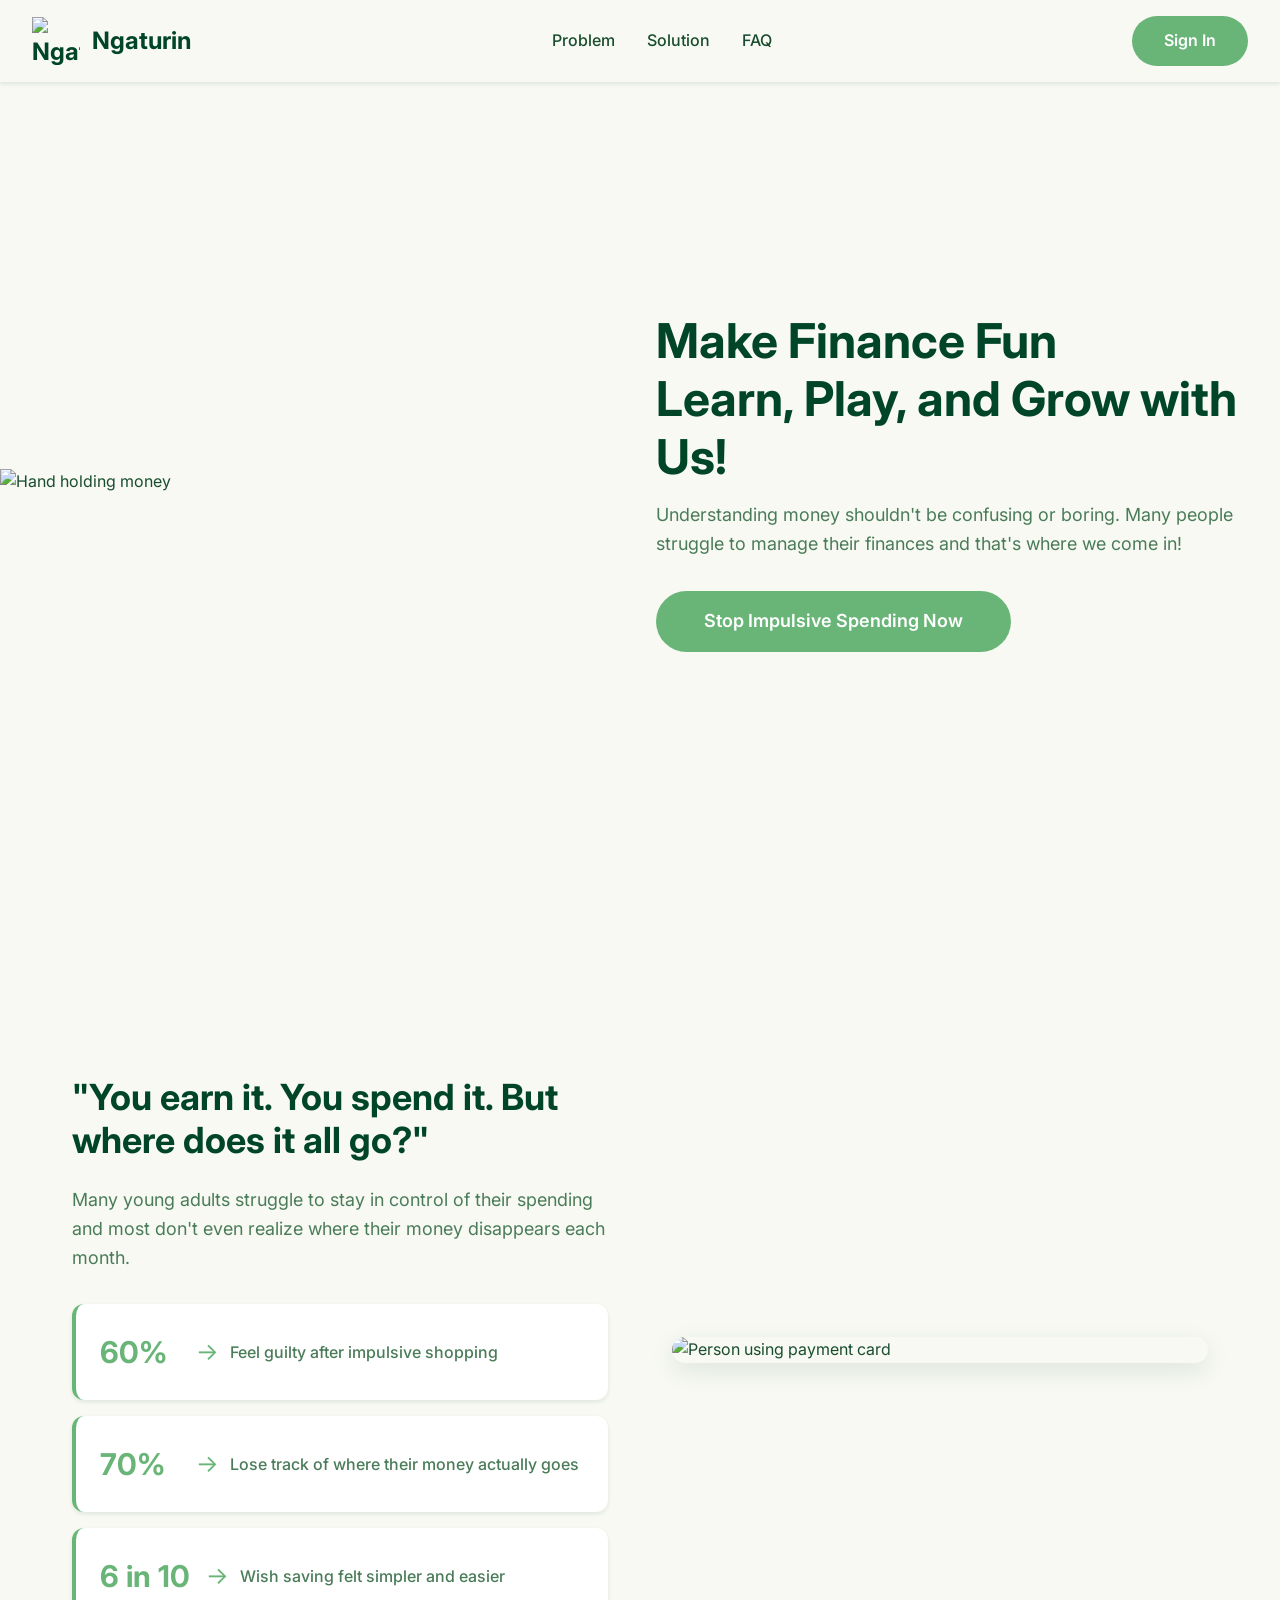
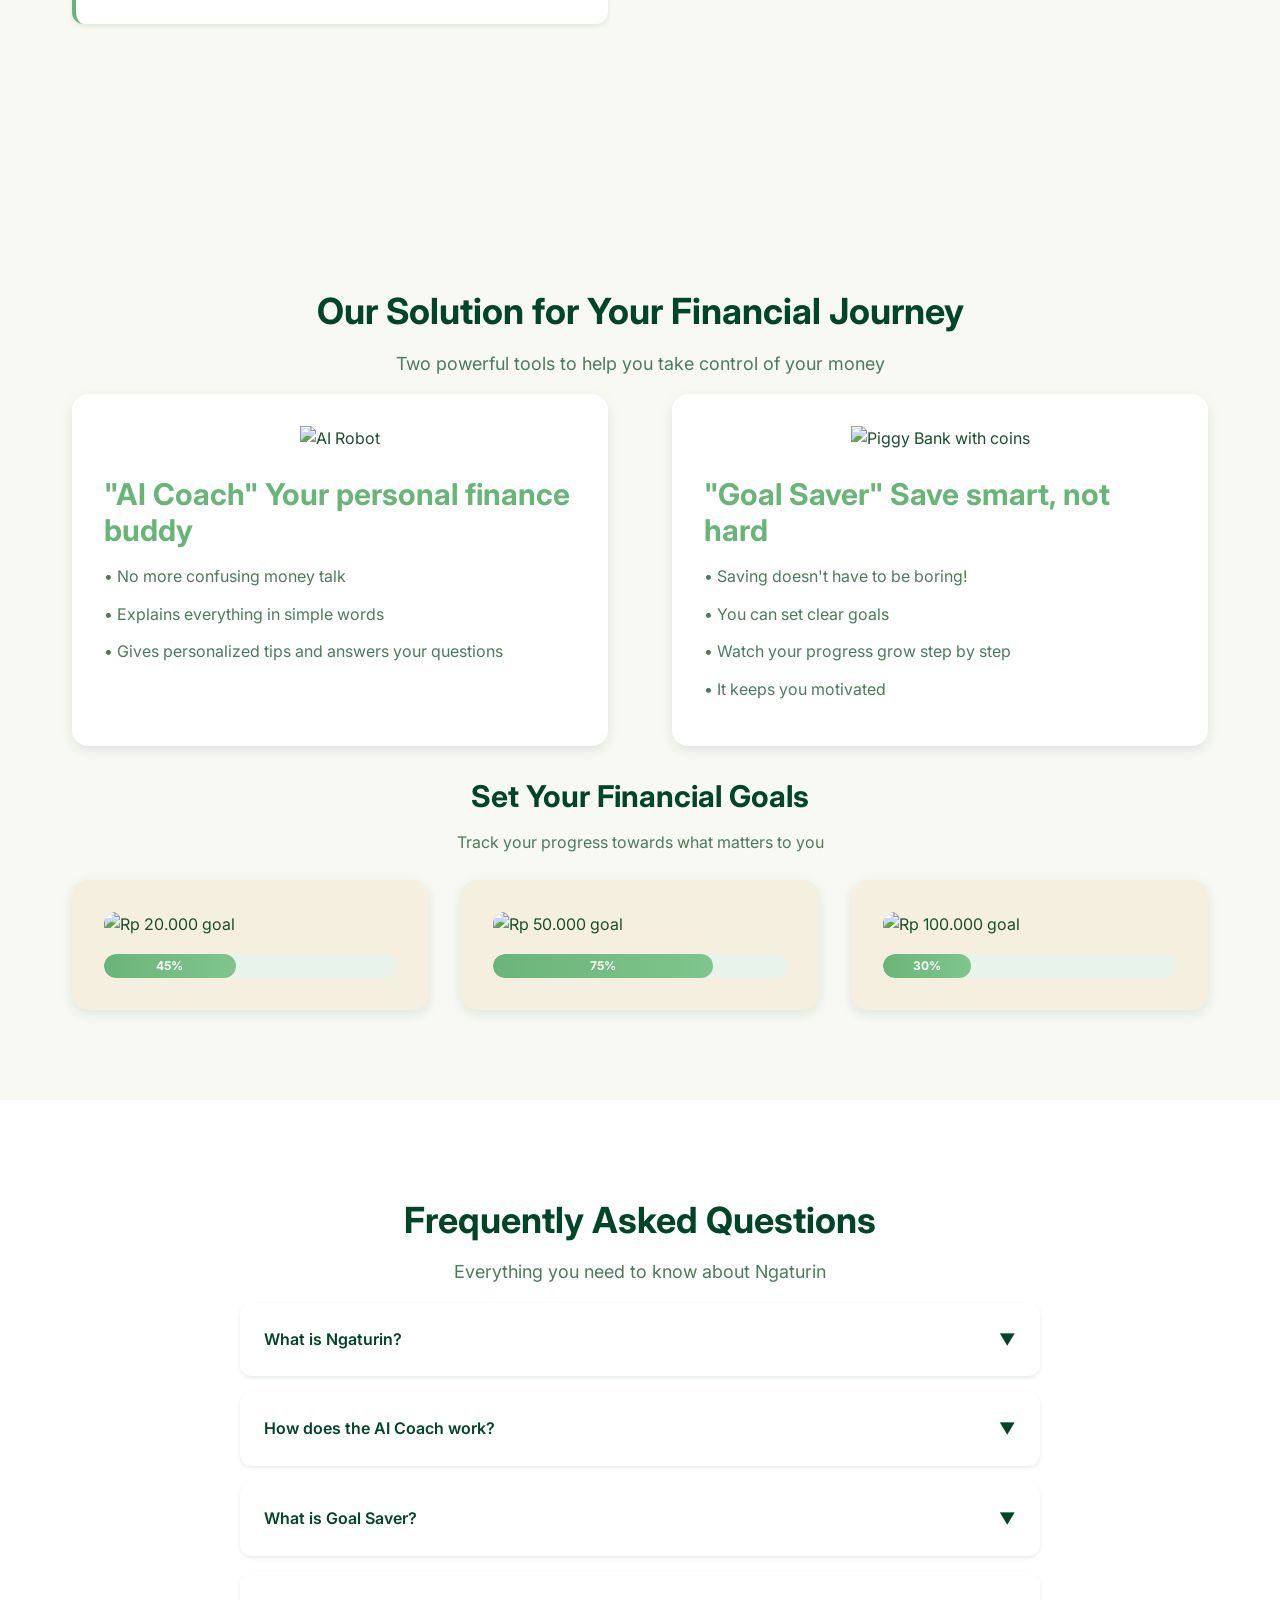
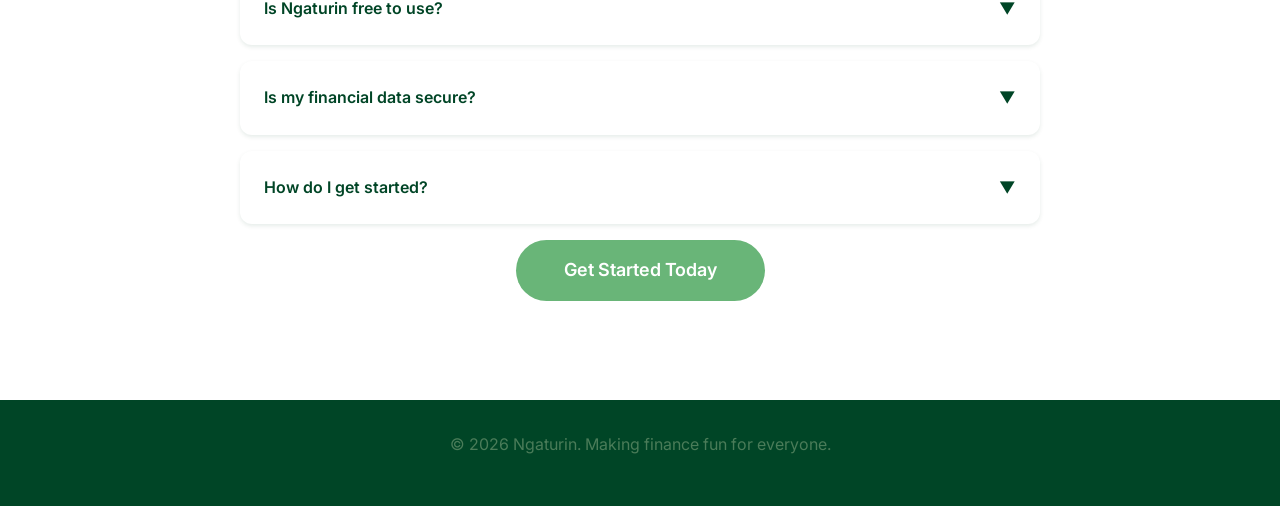
==== index.html @ 9087208a "Add files via upload" ====
<!DOCTYPE html>
<html lang="en">

<head>
    <meta charset="UTF-8">
    <meta name="viewport" content="width=device-width, initial-scale=1.0">
    <meta name="description"
        content="Ngaturin - Make finance fun! Learn, play, and grow with AI-powered financial coaching and smart goal saving.">
    <title>Ngaturin - Make Finance Fun</title>
    <link rel="stylesheet" href="style.css">
    <link rel="preconnect" href="https://fonts.googleapis.com">
    <link rel="preconnect" href="https://fonts.gstatic.com" crossorigin>
    <link
        href="https://fonts.googleapis.com/css2?family=Inter:wght@400;500;600;700&family=Poppins:wght@400;500;600;700&display=swap"
        rel="stylesheet">
</head>

<body>
    <!-- Navigation Bar -->
    <nav class="navbar">
        <div class="navbar__brand">
            <img src="assets/Logo Ngaturin.jpg" alt="Ngaturin Logo" class="navbar__logo">
            <span>Ngaturin</span>
        </div>
        <ul class="navbar__links">
            <li><a href="#problem" class="navbar__link">Problem</a></li>
            <li><a href="#solution" class="navbar__link">Solution</a></li>
            <li><a href="#faq" class="navbar__link">FAQ</a></li>
        </ul>
        <a href="login.html" class="btn btn-primary">Sign In</a>
    </nav>

    <!-- Hero Section -->
    <section id="hero" class="section section-hero" style="padding-left: 0; align-items: stretch;">
        <div class="grid grid-2" style="width: 100%; align-items: center; gap: var(--spacing-xl);">
            <div class="slide-in" style="justify-self: start; display: flex;">
                <img src="assets/Money in Hand (Home) Page.png" alt="Hand holding money"
                    style="max-width: 100%; height: auto; object-fit: cover;">
            </div>
            <div class="fade-in" style="padding-right: var(--spacing-xl); max-width: 650px;">
                <h1 class="mb-md" style="color: var(--color-dark);">Make Finance Fun<br>Learn, Play, and Grow with Us!
                </h1>
                <p class="mb-xl" style="font-size: var(--font-size-lg);">
                    Understanding money shouldn't be confusing or boring. Many people struggle to manage their finances
                    and that's where we come in!
                </p>
                <a href="register.html" class="btn btn-primary btn-large">Stop Impulsive Spending Now</a>
            </div>
        </div>
    </section>

    <!-- Problem Section -->
    <!-- Problem Section -->
    <!-- Problem Section -->
    <!-- Problem Section -->
    <!-- Problem Section -->
    <!-- Problem Section -->
    <section id="problem" class="section">
        <div class="container">
            <div class="grid grid-2" style="align-items: center; gap: var(--spacing-3xl);">
                <div class="slide-up">
                    <h2 class="mb-lg" style="color: var(--color-dark);">"You earn it. You spend it. But where does it
                        all go?"</h2>
                    <p class="mb-xl" style="font-size: var(--font-size-lg);">
                        Many young adults struggle to stay in control of their spending and most don't even realize
                        where their money disappears each month.
                    </p>

                    <div style="display: flex; flex-direction: column; gap: var(--spacing-md);">
                        <div class="stat-item"
                            style="background: white; border-left: 4px solid var(--color-primary); transition: transform 0.3s ease; padding: var(--spacing-lg); border-radius: var(--radius-md); box-shadow: var(--shadow-sm);">
                            <div class="stat-number" style="min-width: 80px;">60%</div>
                            <div style="display: flex; align-items: center; gap: var(--spacing-sm);">
                                <div style="color: var(--color-primary); font-size: 1.5rem; line-height: 1;">&rarr;
                                </div>
                                <div class="stat-text" style="font-weight: 500;">Feel guilty after impulsive shopping
                                </div>
                            </div>
                        </div>

                        <div class="stat-item"
                            style="background: white; border-left: 4px solid var(--color-primary); transition: transform 0.3s ease; padding: var(--spacing-lg); border-radius: var(--radius-md); box-shadow: var(--shadow-sm);">
                            <div class="stat-number" style="min-width: 80px;">70%</div>
                            <div style="display: flex; align-items: center; gap: var(--spacing-sm);">
                                <div style="color: var(--color-primary); font-size: 1.5rem; line-height: 1;">&rarr;
                                </div>
                                <div class="stat-text" style="font-weight: 500;">Lose track of where their money
                                    actually goes</div>
                            </div>
                        </div>

                        <div class="stat-item"
                            style="background: white; border-left: 4px solid var(--color-primary); transition: transform 0.3s ease; padding: var(--spacing-lg); border-radius: var(--radius-md); box-shadow: var(--shadow-sm);">
                            <div class="stat-number" style="min-width: 80px;">6 in 10</div>
                            <div style="display: flex; align-items: center; gap: var(--spacing-sm);">
                                <div style="color: var(--color-primary); font-size: 1.5rem; line-height: 1;">&rarr;
                                </div>
                                <div class="stat-text" style="font-weight: 500;">Wish saving felt simpler and easier
                                </div>
                            </div>
                        </div>
                    </div>
                </div>

                <div class="slide-up">
                    <img src="assets/BCA Card Pay (Problem) Page.png" alt="Person using payment card"
                        style="border-radius: var(--radius-lg); box-shadow: var(--shadow-lg);">
                </div>
            </div>
        </div>
    </section>

    <!-- Solution Section -->
    <section id="solution" class="section">
        <div class="container">
            <div class="text-center mb-2xl">
                <h2 style="color: var(--color-dark);">Our Solution for Your Financial Journey</h2>
                <p style="font-size: var(--font-size-lg); color: var(--color-text-light);">
                    Two powerful tools to help you take control of your money
                </p>
            </div>

            <div class="grid grid-2" style="gap: var(--spacing-3xl);">
                <!-- AI Coach Card -->
                <div class="card card-white slide-up">
                    <div class="flex-center mb-lg">
                        <img src="assets/AI Robot (Solution) Page.png" alt="AI Robot" style="max-width: 300px;">
                    </div>
                    <h3 style="color: var(--color-primary); margin-bottom: var(--spacing-md);">
                        "AI Coach" Your personal finance buddy
                    </h3>
                    <ul style="list-style: none; padding: 0;">
                        <li style="margin-bottom: var(--spacing-sm); color: var(--color-text-light);">
                            • No more confusing money talk
                        </li>
                        <li style="margin-bottom: var(--spacing-sm); color: var(--color-text-light);">
                            • Explains everything in simple words
                        </li>
                        <li style="margin-bottom: var(--spacing-sm); color: var(--color-text-light);">
                            • Gives personalized tips and answers your questions
                        </li>
                    </ul>
                </div>

                <!-- Goal Saver Card -->
                <div class="card card-white slide-up" style="animation-delay: 0.2s;">
                    <div class="flex-center mb-lg">
                        <img src="assets/Piggy Bank (Create Account and Goal Saver) Page.png"
                            alt="Piggy Bank with coins" style="max-width: 300px;">
                    </div>
                    <h3 style="color: var(--color-primary); margin-bottom: var(--spacing-md);">
                        "Goal Saver" Save smart, not hard
                    </h3>
                    <ul style="list-style: none; padding: 0;">
                        <li style="margin-bottom: var(--spacing-sm); color: var(--color-text-light);">
                            • Saving doesn't have to be boring!
                        </li>
                        <li style="margin-bottom: var(--spacing-sm); color: var(--color-text-light);">
                            • You can set clear goals
                        </li>
                        <li style="margin-bottom: var(--spacing-sm); color: var(--color-text-light);">
                            • Watch your progress grow step by step
                        </li>
                        <li style="margin-bottom: var(--spacing-sm); color: var(--color-text-light);">
                            • It keeps you motivated
                        </li>
                    </ul>
                </div>
            </div>

            <!-- Example Goal Cards -->
            <div class="text-center mt-xl mb-lg">
                <h3 style="color: var(--color-dark);">Set Your Financial Goals</h3>
                <p style="color: var(--color-text-light);">Track your progress towards what matters to you</p>
            </div>

            <div class="grid grid-3">
                <div class="card slide-up">
                    <img src="assets/20.000 (Solution) Page.jpg" alt="Rp 20.000 goal"
                        style="border-radius: var(--radius-md); margin-bottom: var(--spacing-md);">
                    <div class="progress-bar">
                        <div class="progress-fill" style="width: 45%;">45%</div>
                    </div>
                </div>

                <div class="card slide-up" style="animation-delay: 0.15s;">
                    <img src="assets/50.000 (Solution) Page.jpg" alt="Rp 50.000 goal"
                        style="border-radius: var(--radius-md); margin-bottom: var(--spacing-md);">
                    <div class="progress-bar">
                        <div class="progress-fill" style="width: 75%;">75%</div>
                    </div>
                </div>

                <div class="card slide-up" style="animation-delay: 0.3s;">
                    <img src="assets/100.000 (Solution) Page .jpg" alt="Rp 100.000 goal"
                        style="border-radius: var(--radius-md); margin-bottom: var(--spacing-md);">
                    <div class="progress-bar">
                        <div class="progress-fill" style="width: 30%;">30%</div>
                    </div>
                </div>
            </div>
        </div>
    </section>

    <!-- FAQ Section -->
    <section id="faq" class="section" style="background-color: var(--color-bg-alt);">
        <div class="container">
            <div class="text-center mb-2xl">
                <h2 style="color: var(--color-dark);">Frequently Asked Questions</h2>
                <p style="font-size: var(--font-size-lg); color: var(--color-text-light);">
                    Everything you need to know about Ngaturin
                </p>
            </div>

            <div style="max-width: 800px; margin: 0 auto;">
                <div class="faq-item">
                    <div class="faq-question">
                        <span>What is Ngaturin?</span>
                        <span class="faq-icon">▼</span>
                    </div>
                    <div class="faq-answer">
                        Ngaturin is a financial management platform designed to make personal finance fun and accessible
                        for young adults. We combine AI-powered coaching with goal-oriented savings tracking to help you
                        take control of your money.
                    </div>
                </div>

                <div class="faq-item">
                    <div class="faq-question">
                        <span>How does the AI Coach work?</span>
                        <span class="faq-icon">▼</span>
                    </div>
                    <div class="faq-answer">
                        Our AI Coach is your personal finance buddy! Ask questions about budgeting, saving, or managing
                        money, and get instant, easy-to-understand answers. It's like having a financial advisor
                        available 24/7.
                    </div>
                </div>

                <div class="faq-item">
                    <div class="faq-question">
                        <span>What is Goal Saver?</span>
                        <span class="faq-icon">▼</span>
                    </div>
                    <div class="faq-answer">
                        Goal Saver helps you set specific financial goals (like buying a new phone or saving for a trip)
                        and shows you exactly how much you need to save daily or monthly. You can track your progress
                        and stay motivated as you watch your savings grow!
                    </div>
                </div>

                <div class="faq-item">
                    <div class="faq-question">
                        <span>Is Ngaturin free to use?</span>
                        <span class="faq-icon">▼</span>
                    </div>
                    <div class="faq-answer">
                        Yes! Ngaturin offers a free tier with access to core features including the AI Coach and Goal
                        Saver. Premium features may be added in the future.
                    </div>
                </div>

                <div class="faq-item">
                    <div class="faq-question">
                        <span>Is my financial data secure?</span>
                        <span class="faq-icon">▼</span>
                    </div>
                    <div class="faq-answer">
                        Absolutely! We take security seriously. All your data is encrypted and stored securely. We never
                        share your personal information with third parties without your consent.
                    </div>
                </div>

                <div class="faq-item">
                    <div class="faq-question">
                        <span>How do I get started?</span>
                        <span class="faq-icon">▼</span>
                    </div>
                    <div class="faq-answer">
                        Simply click the "Sign In" button to create your free account. Once registered, you'll be able
                        to access both the AI Coach and Goal Saver features immediately!
                    </div>
                </div>
            </div>

            <div class="text-center mt-2xl">
                <a href="register.html" class="btn btn-primary btn-large">Get Started Today</a>
            </div>
        </div>
    </section>

    <!-- Footer -->
    <footer style="background-color: var(--color-dark); color: white; padding: var(--spacing-xl); text-align: center;">
        <p>&copy; 2026 Ngaturin. Making finance fun for everyone.</p>
    </footer>

    <script src="script.js"></script>
</body>

</html>
---- style.css ----
/* ========================================
   Ngaturin - Global Stylesheet
   Clean, modern financial management UI
   ======================================== */

/* ========== CSS Variables (Design Tokens) ========== */
:root {
  /* Colors */
  --color-primary: #69B578;
  --color-primary-dark: #5A9D66;
  --color-primary-light: #7FC58D;
  --color-dark: #004526;
  --color-text: #1A4D2E;
  --color-text-light: #4A7C59;
  --color-bg: #F7F9F2;
  --color-bg-alt: #FFFFFF;
  --color-card: #F5EFE0;
  --color-input-bg: #FDFCF8;
  --color-border: #D4E8D4;
  --color-shadow: rgba(0, 69, 38, 0.1);
  --color-overlay: rgba(0, 0, 0, 0.4);
  
  /* Typography */
  --font-primary: 'Inter', 'Poppins', -apple-system, BlinkMacSystemFont, 'Segoe UI', sans-serif;
  --font-size-xs: 0.75rem;    /* 12px */
  --font-size-sm: 0.875rem;   /* 14px */
  --font-size-base: 1rem;     /* 16px */
  --font-size-lg: 1.125rem;   /* 18px */
  --font-size-xl: 1.25rem;    /* 20px */
  --font-size-2xl: 1.5rem;    /* 24px */
  --font-size-3xl: 1.875rem;  /* 30px */
  --font-size-4xl: 2.25rem;   /* 36px */
  --font-size-5xl: 3rem;      /* 48px */
  
  /* Spacing */
  --spacing-xs: 0.5rem;    /* 8px */
  --spacing-sm: 0.75rem;   /* 12px */
  --spacing-md: 1rem;      /* 16px */
  --spacing-lg: 1.5rem;    /* 24px */
  --spacing-xl: 2rem;      /* 32px */
  --spacing-2xl: 3rem;     /* 48px */
  --spacing-3xl: 4rem;     /* 64px */
  
  /* Border Radius */
  --radius-sm: 8px;
  --radius-md: 12px;
  --radius-lg: 16px;
  --radius-xl: 24px;
  --radius-full: 9999px;
  
  /* Shadows */
  --shadow-sm: 0 2px 4px var(--color-shadow);
  --shadow-md: 0 4px 12px var(--color-shadow);
  --shadow-lg: 0 8px 24px var(--color-shadow);
  --shadow-xl: 0 12px 32px var(--color-shadow);
  
  /* Transitions */
  --transition-fast: 150ms ease;
  --transition-base: 250ms ease;
  --transition-slow: 400ms ease;
}

/* ========== Reset & Base Styles ========== */
* {
  margin: 0;
  padding: 0;
  box-sizing: border-box;
}

html {
  scroll-behavior: smooth;
  font-size: 16px;
}

body {
  font-family: var(--font-primary);
  background-color: var(--color-bg);
  color: var(--color-text);
  line-height: 1.6;
  overflow-x: hidden;
}

img {
  max-width: 100%;
  height: auto;
  display: block;
}

a {
  text-decoration: none;
  color: inherit;
  transition: color var(--transition-base);
}

a:hover {
  color: var(--color-primary);
}

/* ========== Typography ========== */
h1, h2, h3, h4, h5, h6 {
  color: var(--color-dark);
  font-weight: 700;
  line-height: 1.2;
  margin-bottom: var(--spacing-md);
}

h1 { font-size: var(--font-size-5xl); }
h2 { font-size: var(--font-size-4xl); }
h3 { font-size: var(--font-size-3xl); }
h4 { font-size: var(--font-size-2xl); }
h5 { font-size: var(--font-size-xl); }
h6 { font-size: var(--font-size-lg); }

p {
  margin-bottom: var(--spacing-md);
  color: var(--color-text-light);
}

/* ========== Navigation Bar ========== */
.navbar {
  position: fixed;
  top: 0;
  left: 0;
  right: 0;
  background: rgba(247, 249, 242, 0.95);
  backdrop-filter: blur(10px);
  padding: var(--spacing-md) var(--spacing-xl);
  display: flex;
  align-items: center;
  justify-content: space-between;
  box-shadow: var(--shadow-sm);
  z-index: 1000;
}

.navbar__brand {
  display: flex;
  align-items: center;
  gap: var(--spacing-sm);
  font-size: var(--font-size-2xl);
  font-weight: 700;
  color: var(--color-dark);
}

.navbar__logo {
  width: 48px;
  height: 48px;
  object-fit: contain;
}

.navbar__links {
  display: flex;
  gap: var(--spacing-xl);
  list-style: none;
}

.navbar__link {
  font-weight: 500;
  color: var(--color-text);
  transition: color var(--transition-base);
  cursor: pointer;
}

.navbar__link:hover,
.navbar__link.active {
  color: var(--color-primary);
}

/* ========== Buttons ========== */
.btn {
  display: inline-block;
  padding: var(--spacing-sm) var(--spacing-xl);
  font-size: var(--font-size-base);
  font-weight: 600;
  text-align: center;
  border: none;
  border-radius: var(--radius-full);
  cursor: pointer;
  transition: all var(--transition-base);
  text-decoration: none;
}

.btn-primary {
  background-color: var(--color-primary);
  color: white;
}

.btn-primary:hover {
  background-color: var(--color-primary-dark);
  color: white;
  transform: translateY(-2px);
  box-shadow: var(--shadow-md);
}

.btn-secondary {
  background-color: transparent;
  color: var(--color-primary);
  border: 2px solid var(--color-primary);
}

.btn-secondary:hover {
  background-color: var(--color-primary);
  color: white;
}

.btn-large {
  padding: var(--spacing-md) var(--spacing-2xl);
  font-size: var(--font-size-lg);
}

/* ========== Cards ========== */
.card {
  background: var(--color-card);
  border-radius: var(--radius-lg);
  padding: var(--spacing-xl);
  box-shadow: var(--shadow-md);
  transition: transform var(--transition-base), box-shadow var(--transition-base);
}

.card:hover {
  transform: translateY(-4px);
  box-shadow: var(--shadow-lg);
}

.card-white {
  background: var(--color-bg-alt);
}

/* ========== Form Elements ========== */
.form-group {
  margin-bottom: var(--spacing-lg);
}

.form-label {
  display: block;
  margin-bottom: var(--spacing-xs);
  font-weight: 600;
  color: var(--color-dark);
  font-size: var(--font-size-sm);
}

.form-input {
  width: 100%;
  padding: var(--spacing-sm) var(--spacing-md);
  font-size: var(--font-size-base);
  font-family: var(--font-primary);
  background-color: var(--color-input-bg);
  border: 2px solid var(--color-border);
  border-radius: var(--radius-md);
  transition: all var(--transition-base);
}

.form-input:focus {
  outline: none;
  border-color: var(--color-primary);
  box-shadow: 0 0 0 3px rgba(105, 181, 120, 0.1);
}

.form-input::placeholder {
  color: #A0B8A0;
}

.form-checkbox {
  display: flex;
  align-items: center;
  gap: var(--spacing-xs);
  font-size: var(--font-size-sm);
}

/* ========== Container & Layout ========== */
.container {
  max-width: 1200px;
  margin: 0 auto;
  padding: 0 var(--spacing-xl);
}

.section {
  padding: var(--spacing-3xl) 0;
  min-height: 100vh;
  display: flex;
  align-items: center;
  justify-content: center;
}

.section-hero {
  padding-top: calc(80px + var(--spacing-2xl));
}

.grid {
  display: grid;
  gap: var(--spacing-xl);
}

.grid-2 {
  grid-template-columns: repeat(2, 1fr);
}

.grid-3 {
  grid-template-columns: repeat(3, 1fr);
}

.flex {
  display: flex;
  gap: var(--spacing-md);
}

.flex-center {
  display: flex;
  align-items: center;
  justify-content: center;
}

.flex-between {
  display: flex;
  align-items: center;
  justify-content: space-between;
}

/* ========== Chat Interface ========== */
.chat-container {
  display: flex;
  flex-direction: column;
  height: 600px;
  background: var(--color-bg-alt);
  border-radius: var(--radius-lg);
  overflow: hidden;
  box-shadow: var(--shadow-md);
}

.chat-messages {
  flex: 1;
  padding: var(--spacing-lg);
  overflow-y: auto;
  display: flex;
  flex-direction: column;
  gap: var(--spacing-md);
}

.chat-message {
  display: flex;
  gap: var(--spacing-sm);
  animation: slideIn 0.3s ease;
}

.chat-message.user {
  flex-direction: row-reverse;
}

.chat-bubble {
  max-width: 70%;
  padding: var(--spacing-md);
  border-radius: var(--radius-md);
  word-wrap: break-word;
}

.chat-bubble.bot {
  background-color: #E8F4EA;
  color: var(--color-text);
}

.chat-bubble.user {
  background-color: var(--color-primary);
  color: white;
}

.chat-input-container {
  padding: var(--spacing-md);
  border-top: 2px solid var(--color-border);
  display: flex;
  gap: var(--spacing-sm);
}

.chat-input {
  flex: 1;
}

/* ========== Progress Bar ========== */
.progress-bar {
  width: 100%;
  height: 24px;
  background-color: #E8F4EA;
  border-radius: var(--radius-full);
  overflow: hidden;
  position: relative;
}

.progress-fill {
  height: 100%;
  background: linear-gradient(90deg, var(--color-primary) 0%, var(--color-primary-light) 100%);
  border-radius: var(--radius-full);
  transition: width var(--transition-slow);
  display: flex;
  align-items: center;
  justify-content: center;
  color: white;
  font-size: var(--font-size-xs);
  font-weight: 700;
}

/* ========== FAQ Accordion ========== */
.faq-item {
  background: var(--color-bg-alt);
  border-radius: var(--radius-md);
  margin-bottom: var(--spacing-md);
  overflow: hidden;
  box-shadow: var(--shadow-sm);
}

.faq-question {
  padding: var(--spacing-lg);
  cursor: pointer;
  display: flex;
  justify-content: space-between;
  align-items: center;
  font-weight: 600;
  color: var(--color-dark);
  transition: background-color var(--transition-base);
}

.faq-question:hover {
  background-color: #F0F7F1;
}

.faq-answer {
  max-height: 0;
  padding: 0 var(--spacing-lg);
  overflow: hidden;
  transition: max-height var(--transition-slow), padding var(--transition-slow);
  color: var(--color-text-light);
}

.faq-item.active .faq-answer {
  max-height: 500px;
  padding: 0 var(--spacing-lg) var(--spacing-lg);
}

.faq-icon {
  transition: transform var(--transition-base);
}

.faq-item.active .faq-icon {
  transform: rotate(180deg);
}

/* ========== Back Button ========== */
.back-btn {
  position: fixed;
  top: 100px;
  left: var(--spacing-xl);
  width: 48px;
  height: 48px;
  background-color: var(--color-primary);
  border-radius: 50%;
  display: flex;
  align-items: center;
  justify-content: center;
  cursor: pointer;
  box-shadow: var(--shadow-md);
  transition: all var(--transition-base);
  z-index: 999;
}

.back-btn:hover {
  background-color: var(--color-primary-dark);
  transform: translateX(-4px);
}

.back-btn svg {
  fill: white;
  width: 24px;
  height: 24px;
}

/* ========== Statistics Display ========== */
.stat-item {
  display: flex;
  align-items: center;
  gap: var(--spacing-md);
  padding: var(--spacing-lg);
  background: var(--color-bg-alt);
  border-radius: var(--radius-md);
  box-shadow: var(--shadow-sm);
}

.stat-number {
  font-size: var(--font-size-3xl);
  font-weight: 700;
  color: var(--color-primary);
}

.stat-text {
  color: var(--color-text-light);
  font-size: var(--font-size-base);
}

/* ========== Animations ========== */
@keyframes fadeIn {
  from {
    opacity: 0;
  }
  to {
    opacity: 1;
  }
}

@keyframes slideIn {
  from {
    opacity: 0;
    transform: translateY(20px);
  }
  to {
    opacity: 1;
    transform: translateY(0);
  }
}

@keyframes slideUp {
  from {
    opacity: 0;
    transform: translateY(40px);
  }
  to {
    opacity: 1;
    transform: translateY(0);
  }
}

@keyframes bounce {
  0%, 100% {
    transform: translateY(0);
  }
  50% {
    transform: translateY(-10px);
  }
}

.fade-in {
  animation: fadeIn var(--transition-slow);
}

.slide-in {
  animation: slideIn var(--transition-slow);
}

.slide-up {
  animation: slideUp 0.6s ease;
}

/* ========== Responsive Design ========== */
@media (max-width: 768px) {
  :root {
    --font-size-5xl: 2rem;
    --font-size-4xl: 1.75rem;
    --font-size-3xl: 1.5rem;
  }
  
  .navbar {
    padding: var(--spacing-sm) var(--spacing-md);
  }
  
  .navbar__links {
    display: none; /* Mobile menu would need JS implementation */
  }
  
  .grid-2,
  .grid-3 {
    grid-template-columns: 1fr;
  }
  
  .section {
    min-height: auto;
    padding: var(--spacing-2xl) 0;
  }
  
  .chat-bubble {
    max-width: 85%;
  }
  
  .back-btn {
    left: var(--spacing-md);
  }
}

@media (max-width: 480px) {
  .container {
    padding: 0 var(--spacing-md);
  }
  
  .btn-large {
    padding: var(--spacing-sm) var(--spacing-lg);
    font-size: var(--font-size-base);
  }
}

/* ========== Utility Classes ========== */
.text-center { text-align: center; }
.text-right { text-align: right; }
.text-left { text-align: left; }

.mb-sm { margin-bottom: var(--spacing-sm); }
.mb-md { margin-bottom: var(--spacing-md); }
.mb-lg { margin-bottom: var(--spacing-lg); }
.mb-xl { margin-bottom: var(--spacing-xl); }

.mt-sm { margin-top: var(--spacing-sm); }
.mt-md { margin-top: var(--spacing-md); }
.mt-lg { margin-top: var(--spacing-lg); }
.mt-xl { margin-top: var(--spacing-xl); }

.w-full { width: 100%; }
.h-full { height: 100%; }

.hidden { display: none; }
.visible { display: block; }
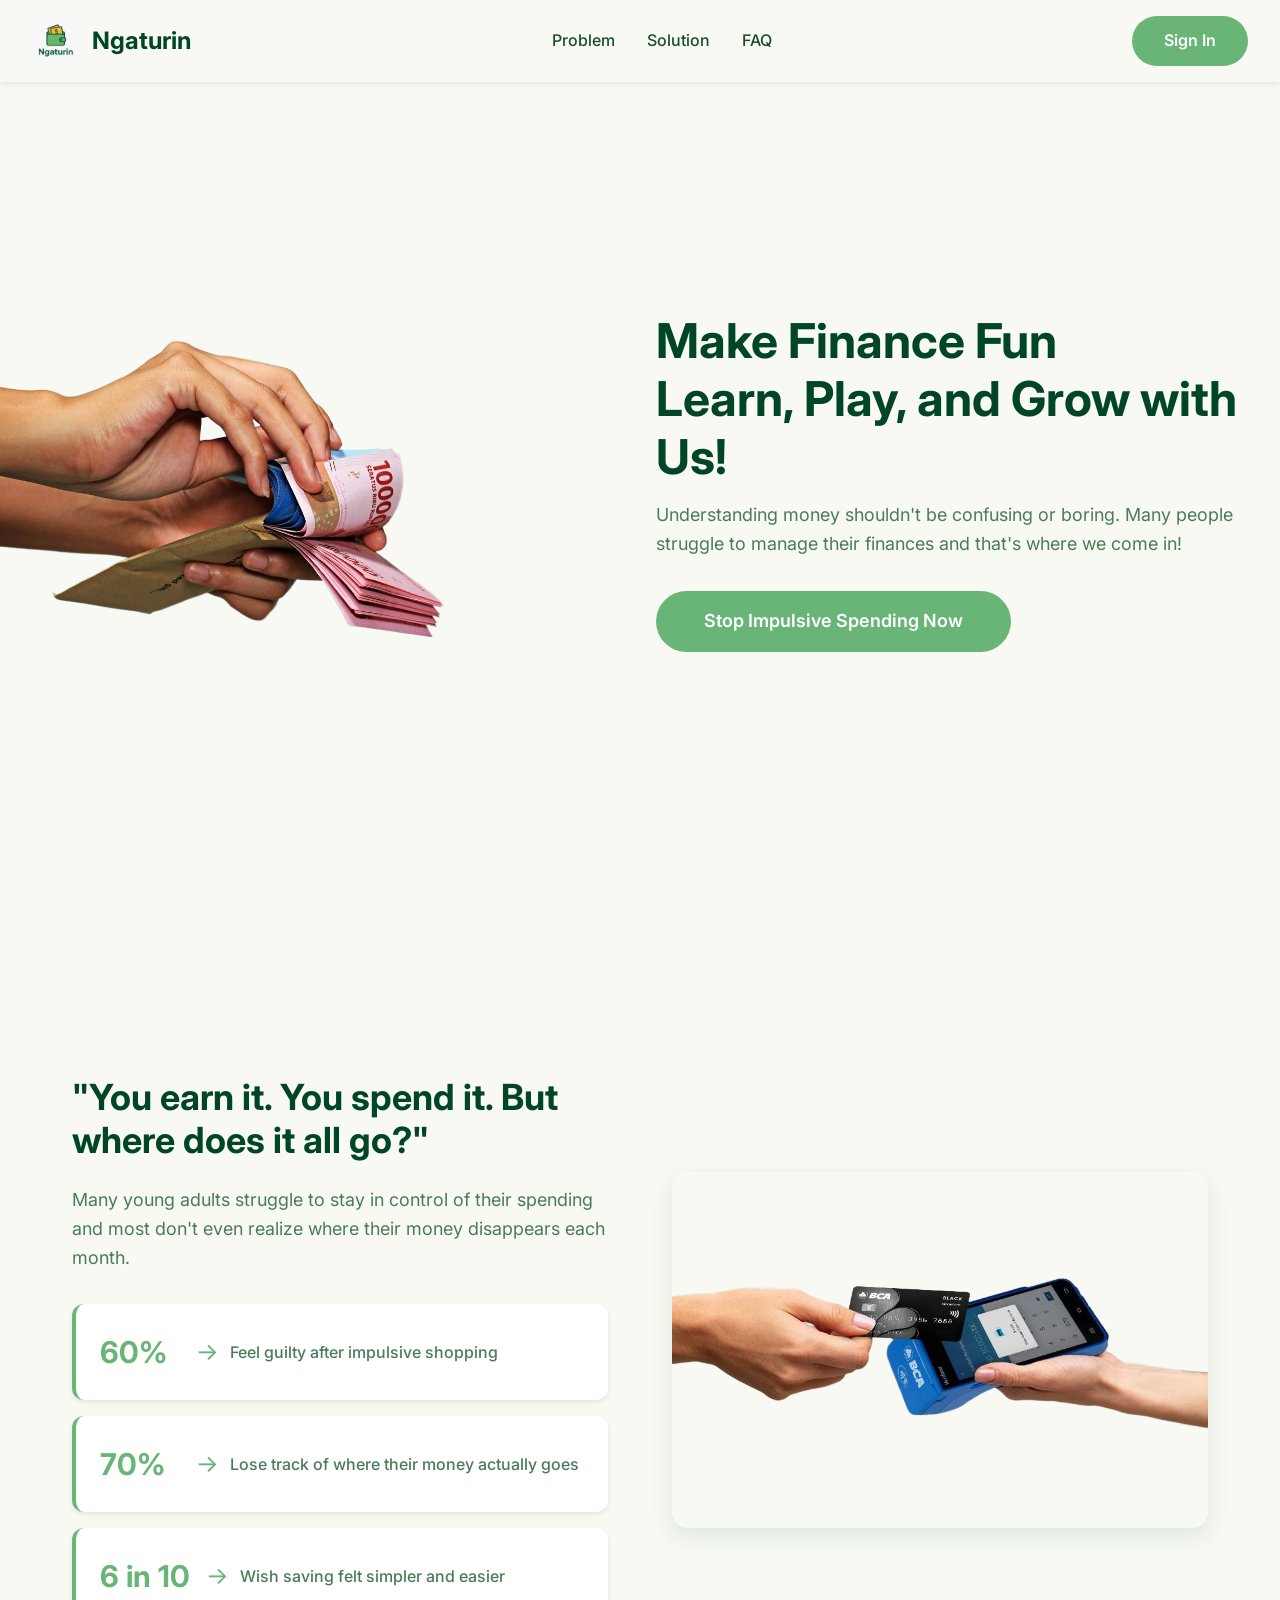
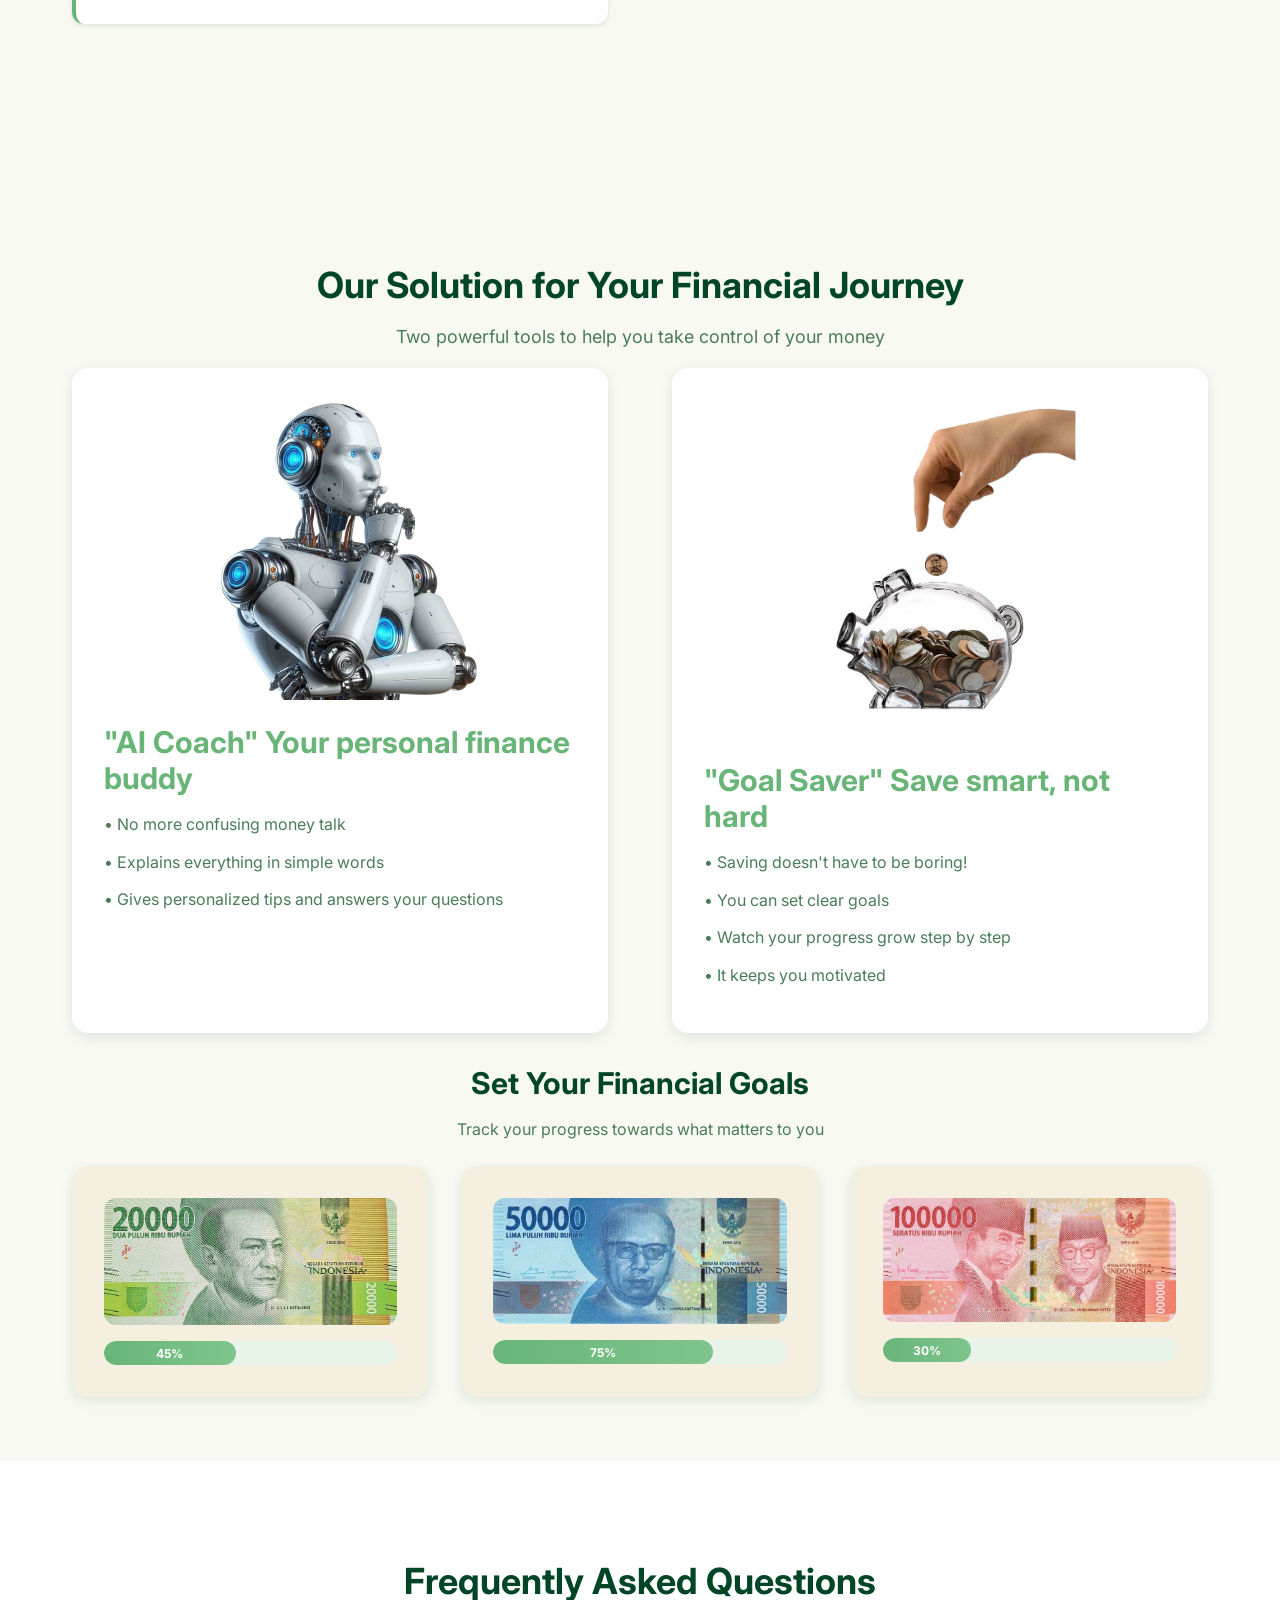
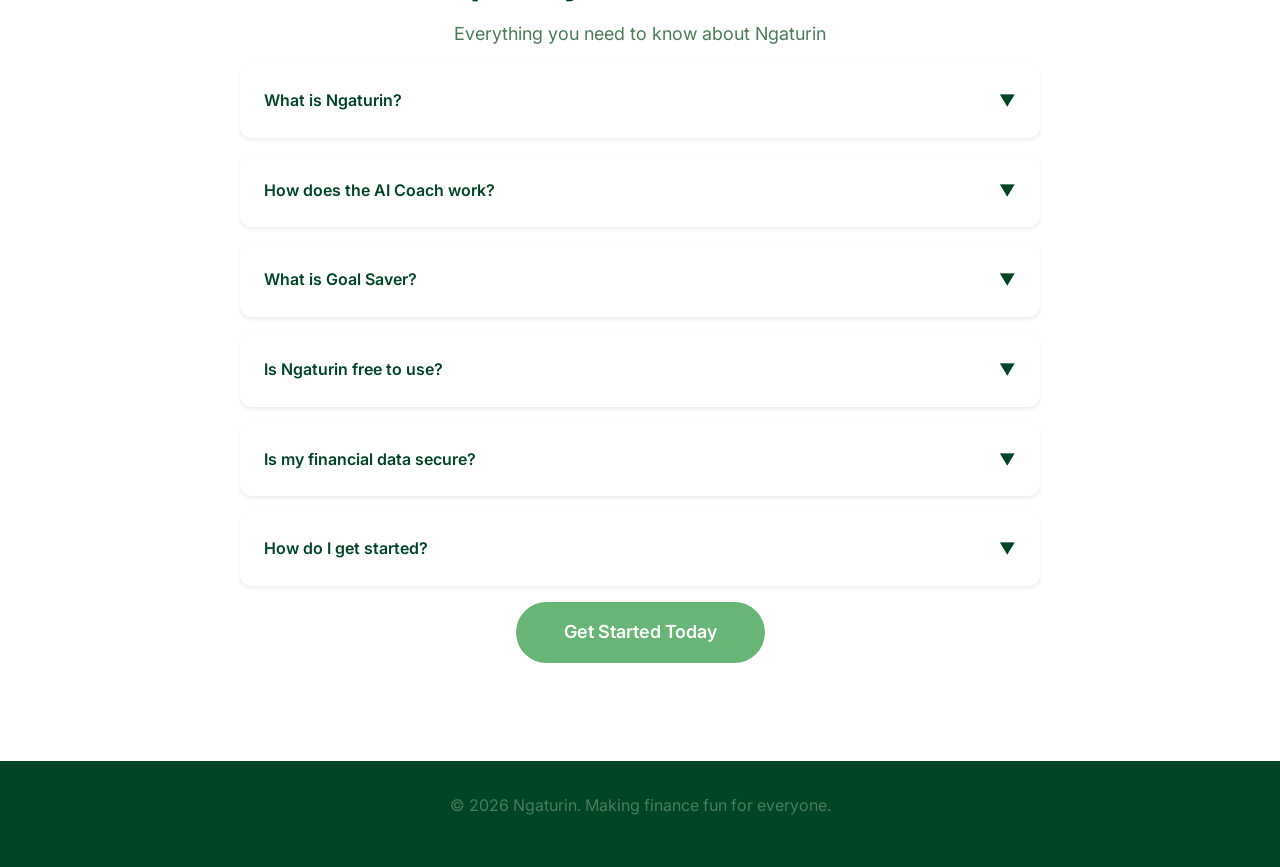
==== commit 95e4b5a5: "Initial commit - Ngaturin project" ====
--- a/index.html
+++ b/index.html
@@ -1,300 +1,326 @@
-<!DOCTYPE html>
-<html lang="en">
-
-<head>
-    <meta charset="UTF-8">
-    <meta name="viewport" content="width=device-width, initial-scale=1.0">
-    <meta name="description"
-        content="Ngaturin - Make finance fun! Learn, play, and grow with AI-powered financial coaching and smart goal saving.">
-    <title>Ngaturin - Make Finance Fun</title>
-    <link rel="stylesheet" href="style.css">
-    <link rel="preconnect" href="https://fonts.googleapis.com">
-    <link rel="preconnect" href="https://fonts.gstatic.com" crossorigin>
-    <link
-        href="https://fonts.googleapis.com/css2?family=Inter:wght@400;500;600;700&family=Poppins:wght@400;500;600;700&display=swap"
-        rel="stylesheet">
-</head>
-
-<body>
-    <!-- Navigation Bar -->
-    <nav class="navbar">
-        <div class="navbar__brand">
-            <img src="assets/Logo Ngaturin.jpg" alt="Ngaturin Logo" class="navbar__logo">
-            <span>Ngaturin</span>
-        </div>
-        <ul class="navbar__links">
-            <li><a href="#problem" class="navbar__link">Problem</a></li>
-            <li><a href="#solution" class="navbar__link">Solution</a></li>
-            <li><a href="#faq" class="navbar__link">FAQ</a></li>
-        </ul>
-        <a href="login.html" class="btn btn-primary">Sign In</a>
-    </nav>
-
-    <!-- Hero Section -->
-    <section id="hero" class="section section-hero" style="padding-left: 0; align-items: stretch;">
-        <div class="grid grid-2" style="width: 100%; align-items: center; gap: var(--spacing-xl);">
-            <div class="slide-in" style="justify-self: start; display: flex;">
-                <img src="assets/Money in Hand (Home) Page.png" alt="Hand holding money"
-                    style="max-width: 100%; height: auto; object-fit: cover;">
-            </div>
-            <div class="fade-in" style="padding-right: var(--spacing-xl); max-width: 650px;">
-                <h1 class="mb-md" style="color: var(--color-dark);">Make Finance Fun<br>Learn, Play, and Grow with Us!
-                </h1>
-                <p class="mb-xl" style="font-size: var(--font-size-lg);">
-                    Understanding money shouldn't be confusing or boring. Many people struggle to manage their finances
-                    and that's where we come in!
-                </p>
-                <a href="register.html" class="btn btn-primary btn-large">Stop Impulsive Spending Now</a>
-            </div>
-        </div>
-    </section>
-
-    <!-- Problem Section -->
-    <!-- Problem Section -->
-    <!-- Problem Section -->
-    <!-- Problem Section -->
-    <!-- Problem Section -->
-    <!-- Problem Section -->
-    <section id="problem" class="section">
-        <div class="container">
-            <div class="grid grid-2" style="align-items: center; gap: var(--spacing-3xl);">
-                <div class="slide-up">
-                    <h2 class="mb-lg" style="color: var(--color-dark);">"You earn it. You spend it. But where does it
-                        all go?"</h2>
-                    <p class="mb-xl" style="font-size: var(--font-size-lg);">
-                        Many young adults struggle to stay in control of their spending and most don't even realize
-                        where their money disappears each month.
-                    </p>
-
-                    <div style="display: flex; flex-direction: column; gap: var(--spacing-md);">
-                        <div class="stat-item"
-                            style="background: white; border-left: 4px solid var(--color-primary); transition: transform 0.3s ease; padding: var(--spacing-lg); border-radius: var(--radius-md); box-shadow: var(--shadow-sm);">
-                            <div class="stat-number" style="min-width: 80px;">60%</div>
-                            <div style="display: flex; align-items: center; gap: var(--spacing-sm);">
-                                <div style="color: var(--color-primary); font-size: 1.5rem; line-height: 1;">&rarr;
-                                </div>
-                                <div class="stat-text" style="font-weight: 500;">Feel guilty after impulsive shopping
-                                </div>
-                            </div>
-                        </div>
-
-                        <div class="stat-item"
-                            style="background: white; border-left: 4px solid var(--color-primary); transition: transform 0.3s ease; padding: var(--spacing-lg); border-radius: var(--radius-md); box-shadow: var(--shadow-sm);">
-                            <div class="stat-number" style="min-width: 80px;">70%</div>
-                            <div style="display: flex; align-items: center; gap: var(--spacing-sm);">
-                                <div style="color: var(--color-primary); font-size: 1.5rem; line-height: 1;">&rarr;
-                                </div>
-                                <div class="stat-text" style="font-weight: 500;">Lose track of where their money
-                                    actually goes</div>
-                            </div>
-                        </div>
-
-                        <div class="stat-item"
-                            style="background: white; border-left: 4px solid var(--color-primary); transition: transform 0.3s ease; padding: var(--spacing-lg); border-radius: var(--radius-md); box-shadow: var(--shadow-sm);">
-                            <div class="stat-number" style="min-width: 80px;">6 in 10</div>
-                            <div style="display: flex; align-items: center; gap: var(--spacing-sm);">
-                                <div style="color: var(--color-primary); font-size: 1.5rem; line-height: 1;">&rarr;
-                                </div>
-                                <div class="stat-text" style="font-weight: 500;">Wish saving felt simpler and easier
-                                </div>
-                            </div>
-                        </div>
-                    </div>
-                </div>
-
-                <div class="slide-up">
-                    <img src="assets/BCA Card Pay (Problem) Page.png" alt="Person using payment card"
-                        style="border-radius: var(--radius-lg); box-shadow: var(--shadow-lg);">
-                </div>
-            </div>
-        </div>
-    </section>
-
-    <!-- Solution Section -->
-    <section id="solution" class="section">
-        <div class="container">
-            <div class="text-center mb-2xl">
-                <h2 style="color: var(--color-dark);">Our Solution for Your Financial Journey</h2>
-                <p style="font-size: var(--font-size-lg); color: var(--color-text-light);">
-                    Two powerful tools to help you take control of your money
-                </p>
-            </div>
-
-            <div class="grid grid-2" style="gap: var(--spacing-3xl);">
-                <!-- AI Coach Card -->
-                <div class="card card-white slide-up">
-                    <div class="flex-center mb-lg">
-                        <img src="assets/AI Robot (Solution) Page.png" alt="AI Robot" style="max-width: 300px;">
-                    </div>
-                    <h3 style="color: var(--color-primary); margin-bottom: var(--spacing-md);">
-                        "AI Coach" Your personal finance buddy
-                    </h3>
-                    <ul style="list-style: none; padding: 0;">
-                        <li style="margin-bottom: var(--spacing-sm); color: var(--color-text-light);">
-                            • No more confusing money talk
-                        </li>
-                        <li style="margin-bottom: var(--spacing-sm); color: var(--color-text-light);">
-                            • Explains everything in simple words
-                        </li>
-                        <li style="margin-bottom: var(--spacing-sm); color: var(--color-text-light);">
-                            • Gives personalized tips and answers your questions
-                        </li>
-                    </ul>
-                </div>
-
-                <!-- Goal Saver Card -->
-                <div class="card card-white slide-up" style="animation-delay: 0.2s;">
-                    <div class="flex-center mb-lg">
-                        <img src="assets/Piggy Bank (Create Account and Goal Saver) Page.png"
-                            alt="Piggy Bank with coins" style="max-width: 300px;">
-                    </div>
-                    <h3 style="color: var(--color-primary); margin-bottom: var(--spacing-md);">
-                        "Goal Saver" Save smart, not hard
-                    </h3>
-                    <ul style="list-style: none; padding: 0;">
-                        <li style="margin-bottom: var(--spacing-sm); color: var(--color-text-light);">
-                            • Saving doesn't have to be boring!
-                        </li>
-                        <li style="margin-bottom: var(--spacing-sm); color: var(--color-text-light);">
-                            • You can set clear goals
-                        </li>
-                        <li style="margin-bottom: var(--spacing-sm); color: var(--color-text-light);">
-                            • Watch your progress grow step by step
-                        </li>
-                        <li style="margin-bottom: var(--spacing-sm); color: var(--color-text-light);">
-                            • It keeps you motivated
-                        </li>
-                    </ul>
-                </div>
-            </div>
-
-            <!-- Example Goal Cards -->
-            <div class="text-center mt-xl mb-lg">
-                <h3 style="color: var(--color-dark);">Set Your Financial Goals</h3>
-                <p style="color: var(--color-text-light);">Track your progress towards what matters to you</p>
-            </div>
-
-            <div class="grid grid-3">
-                <div class="card slide-up">
-                    <img src="assets/20.000 (Solution) Page.jpg" alt="Rp 20.000 goal"
-                        style="border-radius: var(--radius-md); margin-bottom: var(--spacing-md);">
-                    <div class="progress-bar">
-                        <div class="progress-fill" style="width: 45%;">45%</div>
-                    </div>
-                </div>
-
-                <div class="card slide-up" style="animation-delay: 0.15s;">
-                    <img src="assets/50.000 (Solution) Page.jpg" alt="Rp 50.000 goal"
-                        style="border-radius: var(--radius-md); margin-bottom: var(--spacing-md);">
-                    <div class="progress-bar">
-                        <div class="progress-fill" style="width: 75%;">75%</div>
-                    </div>
-                </div>
-
-                <div class="card slide-up" style="animation-delay: 0.3s;">
-                    <img src="assets/100.000 (Solution) Page .jpg" alt="Rp 100.000 goal"
-                        style="border-radius: var(--radius-md); margin-bottom: var(--spacing-md);">
-                    <div class="progress-bar">
-                        <div class="progress-fill" style="width: 30%;">30%</div>
-                    </div>
-                </div>
-            </div>
-        </div>
-    </section>
-
-    <!-- FAQ Section -->
-    <section id="faq" class="section" style="background-color: var(--color-bg-alt);">
-        <div class="container">
-            <div class="text-center mb-2xl">
-                <h2 style="color: var(--color-dark);">Frequently Asked Questions</h2>
-                <p style="font-size: var(--font-size-lg); color: var(--color-text-light);">
-                    Everything you need to know about Ngaturin
-                </p>
-            </div>
-
-            <div style="max-width: 800px; margin: 0 auto;">
-                <div class="faq-item">
-                    <div class="faq-question">
-                        <span>What is Ngaturin?</span>
-                        <span class="faq-icon">▼</span>
-                    </div>
-                    <div class="faq-answer">
-                        Ngaturin is a financial management platform designed to make personal finance fun and accessible
-                        for young adults. We combine AI-powered coaching with goal-oriented savings tracking to help you
-                        take control of your money.
-                    </div>
-                </div>
-
-                <div class="faq-item">
-                    <div class="faq-question">
-                        <span>How does the AI Coach work?</span>
-                        <span class="faq-icon">▼</span>
-                    </div>
-                    <div class="faq-answer">
-                        Our AI Coach is your personal finance buddy! Ask questions about budgeting, saving, or managing
-                        money, and get instant, easy-to-understand answers. It's like having a financial advisor
-                        available 24/7.
-                    </div>
-                </div>
-
-                <div class="faq-item">
-                    <div class="faq-question">
-                        <span>What is Goal Saver?</span>
-                        <span class="faq-icon">▼</span>
-                    </div>
-                    <div class="faq-answer">
-                        Goal Saver helps you set specific financial goals (like buying a new phone or saving for a trip)
-                        and shows you exactly how much you need to save daily or monthly. You can track your progress
-                        and stay motivated as you watch your savings grow!
-                    </div>
-                </div>
-
-                <div class="faq-item">
-                    <div class="faq-question">
-                        <span>Is Ngaturin free to use?</span>
-                        <span class="faq-icon">▼</span>
-                    </div>
-                    <div class="faq-answer">
-                        Yes! Ngaturin offers a free tier with access to core features including the AI Coach and Goal
-                        Saver. Premium features may be added in the future.
-                    </div>
-                </div>
-
-                <div class="faq-item">
-                    <div class="faq-question">
-                        <span>Is my financial data secure?</span>
-                        <span class="faq-icon">▼</span>
-                    </div>
-                    <div class="faq-answer">
-                        Absolutely! We take security seriously. All your data is encrypted and stored securely. We never
-                        share your personal information with third parties without your consent.
-                    </div>
-                </div>
-
-                <div class="faq-item">
-                    <div class="faq-question">
-                        <span>How do I get started?</span>
-                        <span class="faq-icon">▼</span>
-                    </div>
-                    <div class="faq-answer">
-                        Simply click the "Sign In" button to create your free account. Once registered, you'll be able
-                        to access both the AI Coach and Goal Saver features immediately!
-                    </div>
-                </div>
-            </div>
-
-            <div class="text-center mt-2xl">
-                <a href="register.html" class="btn btn-primary btn-large">Get Started Today</a>
-            </div>
-        </div>
-    </section>
-
-    <!-- Footer -->
-    <footer style="background-color: var(--color-dark); color: white; padding: var(--spacing-xl); text-align: center;">
-        <p>&copy; 2026 Ngaturin. Making finance fun for everyone.</p>
-    </footer>
-
-    <script src="script.js"></script>
-</body>
-
+<!DOCTYPE html>
+<html lang="en">
+
+<head>
+    <meta charset="UTF-8">
+    <meta name="viewport" content="width=device-width, initial-scale=1.0">
+    <meta name="description"
+        content="Ngaturin - Make finance fun! Learn, play, and grow with AI-powered financial coaching and smart goal saving.">
+    <title>Ngaturin - Make Finance Fun</title>
+    <link rel="stylesheet" href="style.css">
+    <link rel="preconnect" href="https://fonts.googleapis.com">
+    <link rel="preconnect" href="https://fonts.gstatic.com" crossorigin>
+    <link
+        href="https://fonts.googleapis.com/css2?family=Inter:wght@400;500;600;700&family=Poppins:wght@400;500;600;700&display=swap"
+        rel="stylesheet">
+</head>
+
+<body>
+    <!-- Navigation Bar -->
+    <nav class="navbar">
+    <div class="navbar__brand">
+        <img src="assets/Logo Ngaturin.jpg" alt="Ngaturin Logo" class="navbar__logo">
+        <span>Ngaturin</span>
+    </div>
+
+    <ul class="navbar__links">
+        <li><a href="#problem" class="navbar__link">Problem</a></li>
+        <li><a href="#solution" class="navbar__link">Solution</a></li>
+        <li><a href="#faq" class="navbar__link">FAQ</a></li>
+    </ul>
+
+    <!-- USER INFO (hidden by default) -->
+    <span id="userInfo" style="display:none; margin-right:12px; font-weight:600;"></span>
+
+    <!-- SIGN IN BUTTON -->
+    <a href="login.html" class="btn btn-primary" id="signInBtn">Sign In</a>
+</nav>
+
+    <!-- Hero Section -->
+    <section id="hero" class="section section-hero" style="padding-left: 0; align-items: stretch;">
+        <div class="grid grid-2" style="width: 100%; align-items: center; gap: var(--spacing-xl);">
+            <div class="slide-in" style="justify-self: start; display: flex;">
+                <img src="assets/Money in Hand (Home) Page.png" alt="Hand holding money"
+                    style="max-width: 100%; height: auto; object-fit: cover;">
+            </div>
+            <div class="fade-in" style="padding-right: var(--spacing-xl); max-width: 650px;">
+                <h1 class="mb-md" style="color: var(--color-dark);">Make Finance Fun<br>Learn, Play, and Grow with Us!
+                </h1>
+                <p class="mb-xl" style="font-size: var(--font-size-lg);">
+                    Understanding money shouldn't be confusing or boring. Many people struggle to manage their finances
+                    and that's where we come in!
+                </p>
+                <a href="register.html" class="btn btn-primary btn-large">Stop Impulsive Spending Now</a>
+            </div>
+        </div>
+    </section>
+
+    <!-- Problem Section -->
+    <!-- Problem Section -->
+    <!-- Problem Section -->
+    <!-- Problem Section -->
+    <!-- Problem Section -->
+    <!-- Problem Section -->
+    <section id="problem" class="section">
+        <div class="container">
+            <div class="grid grid-2" style="align-items: center; gap: var(--spacing-3xl);">
+                <div class="slide-up">
+                    <h2 class="mb-lg" style="color: var(--color-dark);">"You earn it. You spend it. But where does it
+                        all go?"</h2>
+                    <p class="mb-xl" style="font-size: var(--font-size-lg);">
+                        Many young adults struggle to stay in control of their spending and most don't even realize
+                        where their money disappears each month.
+                    </p>
+
+                    <div style="display: flex; flex-direction: column; gap: var(--spacing-md);">
+                        <div class="stat-item"
+                            style="background: white; border-left: 4px solid var(--color-primary); transition: transform 0.3s ease; padding: var(--spacing-lg); border-radius: var(--radius-md); box-shadow: var(--shadow-sm);">
+                            <div class="stat-number" style="min-width: 80px;">60%</div>
+                            <div style="display: flex; align-items: center; gap: var(--spacing-sm);">
+                                <div style="color: var(--color-primary); font-size: 1.5rem; line-height: 1;">&rarr;
+                                </div>
+                                <div class="stat-text" style="font-weight: 500;">Feel guilty after impulsive shopping
+                                </div>
+                            </div>
+                        </div>
+
+                        <div class="stat-item"
+                            style="background: white; border-left: 4px solid var(--color-primary); transition: transform 0.3s ease; padding: var(--spacing-lg); border-radius: var(--radius-md); box-shadow: var(--shadow-sm);">
+                            <div class="stat-number" style="min-width: 80px;">70%</div>
+                            <div style="display: flex; align-items: center; gap: var(--spacing-sm);">
+                                <div style="color: var(--color-primary); font-size: 1.5rem; line-height: 1;">&rarr;
+                                </div>
+                                <div class="stat-text" style="font-weight: 500;">Lose track of where their money
+                                    actually goes</div>
+                            </div>
+                        </div>
+
+                        <div class="stat-item"
+                            style="background: white; border-left: 4px solid var(--color-primary); transition: transform 0.3s ease; padding: var(--spacing-lg); border-radius: var(--radius-md); box-shadow: var(--shadow-sm);">
+                            <div class="stat-number" style="min-width: 80px;">6 in 10</div>
+                            <div style="display: flex; align-items: center; gap: var(--spacing-sm);">
+                                <div style="color: var(--color-primary); font-size: 1.5rem; line-height: 1;">&rarr;
+                                </div>
+                                <div class="stat-text" style="font-weight: 500;">Wish saving felt simpler and easier
+                                </div>
+                            </div>
+                        </div>
+                    </div>
+                </div>
+
+                <div class="slide-up">
+                    <img src="assets/BCA Card Pay (Problem) Page.png" alt="Person using payment card"
+                        style="border-radius: var(--radius-lg); box-shadow: var(--shadow-lg);">
+                </div>
+            </div>
+        </div>
+    </section>
+
+    <!-- Solution Section -->
+    <section id="solution" class="section">
+        <div class="container">
+            <div class="text-center mb-2xl">
+                <h2 style="color: var(--color-dark);">Our Solution for Your Financial Journey</h2>
+                <p style="font-size: var(--font-size-lg); color: var(--color-text-light);">
+                    Two powerful tools to help you take control of your money
+                </p>
+            </div>
+
+            <div class="grid grid-2" style="gap: var(--spacing-3xl);">
+                <!-- AI Coach Card -->
+                <div class="card card-white slide-up">
+                    <div class="flex-center mb-lg">
+                        <img src="assets/AI Robot (Solution) Page.png" alt="AI Robot" style="max-width: 300px;">
+                    </div>
+                    <h3 style="color: var(--color-primary); margin-bottom: var(--spacing-md);">
+                        "AI Coach" Your personal finance buddy
+                    </h3>
+                    <ul style="list-style: none; padding: 0;">
+                        <li style="margin-bottom: var(--spacing-sm); color: var(--color-text-light);">
+                            • No more confusing money talk
+                        </li>
+                        <li style="margin-bottom: var(--spacing-sm); color: var(--color-text-light);">
+                            • Explains everything in simple words
+                        </li>
+                        <li style="margin-bottom: var(--spacing-sm); color: var(--color-text-light);">
+                            • Gives personalized tips and answers your questions
+                        </li>
+                    </ul>
+                </div>
+
+                <!-- Goal Saver Card -->
+                <div class="card card-white slide-up" style="animation-delay: 0.2s;">
+                    <div class="flex-center mb-lg">
+                        <img src="assets/Piggy Bank (Create Account and Goal Saver) Page.png"
+                            alt="Piggy Bank with coins" style="max-width: 300px;">
+                    </div>
+                    <h3 style="color: var(--color-primary); margin-bottom: var(--spacing-md);">
+                        "Goal Saver" Save smart, not hard
+                    </h3>
+                    <ul style="list-style: none; padding: 0;">
+                        <li style="margin-bottom: var(--spacing-sm); color: var(--color-text-light);">
+                            • Saving doesn't have to be boring!
+                        </li>
+                        <li style="margin-bottom: var(--spacing-sm); color: var(--color-text-light);">
+                            • You can set clear goals
+                        </li>
+                        <li style="margin-bottom: var(--spacing-sm); color: var(--color-text-light);">
+                            • Watch your progress grow step by step
+                        </li>
+                        <li style="margin-bottom: var(--spacing-sm); color: var(--color-text-light);">
+                            • It keeps you motivated
+                        </li>
+                    </ul>
+                </div>
+            </div>
+
+            <!-- Example Goal Cards -->
+            <div class="text-center mt-xl mb-lg">
+                <h3 style="color: var(--color-dark);">Set Your Financial Goals</h3>
+                <p style="color: var(--color-text-light);">Track your progress towards what matters to you</p>
+            </div>
+
+            <div class="grid grid-3">
+                <div class="card slide-up">
+                    <img src="assets/20.000 (Solution) Page.jpg" alt="Rp 20.000 goal"
+                        style="border-radius: var(--radius-md); margin-bottom: var(--spacing-md);">
+                    <div class="progress-bar">
+                        <div class="progress-fill" style="width: 45%;">45%</div>
+                    </div>
+                </div>
+
+                <div class="card slide-up" style="animation-delay: 0.15s;">
+                    <img src="assets/50.000 (Solution) Page.jpg" alt="Rp 50.000 goal"
+                        style="border-radius: var(--radius-md); margin-bottom: var(--spacing-md);">
+                    <div class="progress-bar">
+                        <div class="progress-fill" style="width: 75%;">75%</div>
+                    </div>
+                </div>
+
+                <div class="card slide-up" style="animation-delay: 0.3s;">
+                    <img src="assets/100.000 (Solution) Page .jpg" alt="Rp 100.000 goal"
+                        style="border-radius: var(--radius-md); margin-bottom: var(--spacing-md);">
+                    <div class="progress-bar">
+                        <div class="progress-fill" style="width: 30%;">30%</div>
+                    </div>
+                </div>
+            </div>
+        </div>
+    </section>
+
+    <!-- FAQ Section -->
+    <section id="faq" class="section" style="background-color: var(--color-bg-alt);">
+        <div class="container">
+            <div class="text-center mb-2xl">
+                <h2 style="color: var(--color-dark);">Frequently Asked Questions</h2>
+                <p style="font-size: var(--font-size-lg); color: var(--color-text-light);">
+                    Everything you need to know about Ngaturin
+                </p>
+            </div>
+
+            <div style="max-width: 800px; margin: 0 auto;">
+                <div class="faq-item">
+                    <div class="faq-question">
+                        <span>What is Ngaturin?</span>
+                        <span class="faq-icon">▼</span>
+                    </div>
+                    <div class="faq-answer">
+                        Ngaturin is a financial management platform designed to make personal finance fun and accessible
+                        for young adults. We combine AI-powered coaching with goal-oriented savings tracking to help you
+                        take control of your money.
+                    </div>
+                </div>
+
+                <div class="faq-item">
+                    <div class="faq-question">
+                        <span>How does the AI Coach work?</span>
+                        <span class="faq-icon">▼</span>
+                    </div>
+                    <div class="faq-answer">
+                        Our AI Coach is your personal finance buddy! Ask questions about budgeting, saving, or managing
+                        money, and get instant, easy-to-understand answers. It's like having a financial advisor
+                        available 24/7.
+                    </div>
+                </div>
+
+                <div class="faq-item">
+                    <div class="faq-question">
+                        <span>What is Goal Saver?</span>
+                        <span class="faq-icon">▼</span>
+                    </div>
+                    <div class="faq-answer">
+                        Goal Saver helps you set specific financial goals (like buying a new phone or saving for a trip)
+                        and shows you exactly how much you need to save daily or monthly. You can track your progress
+                        and stay motivated as you watch your savings grow!
+                    </div>
+                </div>
+
+                <div class="faq-item">
+                    <div class="faq-question">
+                        <span>Is Ngaturin free to use?</span>
+                        <span class="faq-icon">▼</span>
+                    </div>
+                    <div class="faq-answer">
+                        Yes! Ngaturin offers a free tier with access to core features including the AI Coach and Goal
+                        Saver. Premium features may be added in the future.
+                    </div>
+                </div>
+
+                <div class="faq-item">
+                    <div class="faq-question">
+                        <span>Is my financial data secure?</span>
+                        <span class="faq-icon">▼</span>
+                    </div>
+                    <div class="faq-answer">
+                        Absolutely! We take security seriously. All your data is encrypted and stored securely. We never
+                        share your personal information with third parties without your consent.
+                    </div>
+                </div>
+
+                <div class="faq-item">
+                    <div class="faq-question">
+                        <span>How do I get started?</span>
+                        <span class="faq-icon">▼</span>
+                    </div>
+                    <div class="faq-answer">
+                        Simply click the "Sign In" button to create your free account. Once registered, you'll be able
+                        to access both the AI Coach and Goal Saver features immediately!
+                    </div>
+                </div>
+            </div>
+
+            <div class="text-center mt-2xl">
+                <a href="register.html" class="btn btn-primary btn-large">Get Started Today</a>
+            </div>
+        </div>
+    </section>
+
+    <!-- Footer -->
+    <footer style="background-color: var(--color-dark); color: white; padding: var(--spacing-xl); text-align: center;">
+        <p>&copy; 2026 Ngaturin. Making finance fun for everyone.</p>
+    </footer>
+
+    <script src="script.js"></script>
+<script>
+    document.addEventListener('DOMContentLoaded', function () {
+    const user = sessionStorage.getItem('ngaturin_user')
+    ? JSON.parse(sessionStorage.getItem('ngaturin_user'))
+    : { role: 'guest' };
+
+
+    const signInBtn = document.getElementById('signInBtn');
+    const userInfo = document.getElementById('userInfo');
+
+
+    if (user.role === 'user') {
+    if (signInBtn) signInBtn.style.display = 'none';
+    if (userInfo) {
+    userInfo.textContent = `Hi, ${user.username}`;
+    userInfo.style.display = 'inline';
+    }
+    }
+});
+</script>
+</body>
+
 </html>
--- a/style.css
+++ b/style.css
@@ -1,613 +1,613 @@
-/* ========================================
-   Ngaturin - Global Stylesheet
-   Clean, modern financial management UI
-   ======================================== */
-
-/* ========== CSS Variables (Design Tokens) ========== */
-:root {
-  /* Colors */
-  --color-primary: #69B578;
-  --color-primary-dark: #5A9D66;
-  --color-primary-light: #7FC58D;
-  --color-dark: #004526;
-  --color-text: #1A4D2E;
-  --color-text-light: #4A7C59;
-  --color-bg: #F7F9F2;
-  --color-bg-alt: #FFFFFF;
-  --color-card: #F5EFE0;
-  --color-input-bg: #FDFCF8;
-  --color-border: #D4E8D4;
-  --color-shadow: rgba(0, 69, 38, 0.1);
-  --color-overlay: rgba(0, 0, 0, 0.4);
-  
-  /* Typography */
-  --font-primary: 'Inter', 'Poppins', -apple-system, BlinkMacSystemFont, 'Segoe UI', sans-serif;
-  --font-size-xs: 0.75rem;    /* 12px */
-  --font-size-sm: 0.875rem;   /* 14px */
-  --font-size-base: 1rem;     /* 16px */
-  --font-size-lg: 1.125rem;   /* 18px */
-  --font-size-xl: 1.25rem;    /* 20px */
-  --font-size-2xl: 1.5rem;    /* 24px */
-  --font-size-3xl: 1.875rem;  /* 30px */
-  --font-size-4xl: 2.25rem;   /* 36px */
-  --font-size-5xl: 3rem;      /* 48px */
-  
-  /* Spacing */
-  --spacing-xs: 0.5rem;    /* 8px */
-  --spacing-sm: 0.75rem;   /* 12px */
-  --spacing-md: 1rem;      /* 16px */
-  --spacing-lg: 1.5rem;    /* 24px */
-  --spacing-xl: 2rem;      /* 32px */
-  --spacing-2xl: 3rem;     /* 48px */
-  --spacing-3xl: 4rem;     /* 64px */
-  
-  /* Border Radius */
-  --radius-sm: 8px;
-  --radius-md: 12px;
-  --radius-lg: 16px;
-  --radius-xl: 24px;
-  --radius-full: 9999px;
-  
-  /* Shadows */
-  --shadow-sm: 0 2px 4px var(--color-shadow);
-  --shadow-md: 0 4px 12px var(--color-shadow);
-  --shadow-lg: 0 8px 24px var(--color-shadow);
-  --shadow-xl: 0 12px 32px var(--color-shadow);
-  
-  /* Transitions */
-  --transition-fast: 150ms ease;
-  --transition-base: 250ms ease;
-  --transition-slow: 400ms ease;
-}
-
-/* ========== Reset & Base Styles ========== */
-* {
-  margin: 0;
-  padding: 0;
-  box-sizing: border-box;
-}
-
-html {
-  scroll-behavior: smooth;
-  font-size: 16px;
-}
-
-body {
-  font-family: var(--font-primary);
-  background-color: var(--color-bg);
-  color: var(--color-text);
-  line-height: 1.6;
-  overflow-x: hidden;
-}
-
-img {
-  max-width: 100%;
-  height: auto;
-  display: block;
-}
-
-a {
-  text-decoration: none;
-  color: inherit;
-  transition: color var(--transition-base);
-}
-
-a:hover {
-  color: var(--color-primary);
-}
-
-/* ========== Typography ========== */
-h1, h2, h3, h4, h5, h6 {
-  color: var(--color-dark);
-  font-weight: 700;
-  line-height: 1.2;
-  margin-bottom: var(--spacing-md);
-}
-
-h1 { font-size: var(--font-size-5xl); }
-h2 { font-size: var(--font-size-4xl); }
-h3 { font-size: var(--font-size-3xl); }
-h4 { font-size: var(--font-size-2xl); }
-h5 { font-size: var(--font-size-xl); }
-h6 { font-size: var(--font-size-lg); }
-
-p {
-  margin-bottom: var(--spacing-md);
-  color: var(--color-text-light);
-}
-
-/* ========== Navigation Bar ========== */
-.navbar {
-  position: fixed;
-  top: 0;
-  left: 0;
-  right: 0;
-  background: rgba(247, 249, 242, 0.95);
-  backdrop-filter: blur(10px);
-  padding: var(--spacing-md) var(--spacing-xl);
-  display: flex;
-  align-items: center;
-  justify-content: space-between;
-  box-shadow: var(--shadow-sm);
-  z-index: 1000;
-}
-
-.navbar__brand {
-  display: flex;
-  align-items: center;
-  gap: var(--spacing-sm);
-  font-size: var(--font-size-2xl);
-  font-weight: 700;
-  color: var(--color-dark);
-}
-
-.navbar__logo {
-  width: 48px;
-  height: 48px;
-  object-fit: contain;
-}
-
-.navbar__links {
-  display: flex;
-  gap: var(--spacing-xl);
-  list-style: none;
-}
-
-.navbar__link {
-  font-weight: 500;
-  color: var(--color-text);
-  transition: color var(--transition-base);
-  cursor: pointer;
-}
-
-.navbar__link:hover,
-.navbar__link.active {
-  color: var(--color-primary);
-}
-
-/* ========== Buttons ========== */
-.btn {
-  display: inline-block;
-  padding: var(--spacing-sm) var(--spacing-xl);
-  font-size: var(--font-size-base);
-  font-weight: 600;
-  text-align: center;
-  border: none;
-  border-radius: var(--radius-full);
-  cursor: pointer;
-  transition: all var(--transition-base);
-  text-decoration: none;
-}
-
-.btn-primary {
-  background-color: var(--color-primary);
-  color: white;
-}
-
-.btn-primary:hover {
-  background-color: var(--color-primary-dark);
-  color: white;
-  transform: translateY(-2px);
-  box-shadow: var(--shadow-md);
-}
-
-.btn-secondary {
-  background-color: transparent;
-  color: var(--color-primary);
-  border: 2px solid var(--color-primary);
-}
-
-.btn-secondary:hover {
-  background-color: var(--color-primary);
-  color: white;
-}
-
-.btn-large {
-  padding: var(--spacing-md) var(--spacing-2xl);
-  font-size: var(--font-size-lg);
-}
-
-/* ========== Cards ========== */
-.card {
-  background: var(--color-card);
-  border-radius: var(--radius-lg);
-  padding: var(--spacing-xl);
-  box-shadow: var(--shadow-md);
-  transition: transform var(--transition-base), box-shadow var(--transition-base);
-}
-
-.card:hover {
-  transform: translateY(-4px);
-  box-shadow: var(--shadow-lg);
-}
-
-.card-white {
-  background: var(--color-bg-alt);
-}
-
-/* ========== Form Elements ========== */
-.form-group {
-  margin-bottom: var(--spacing-lg);
-}
-
-.form-label {
-  display: block;
-  margin-bottom: var(--spacing-xs);
-  font-weight: 600;
-  color: var(--color-dark);
-  font-size: var(--font-size-sm);
-}
-
-.form-input {
-  width: 100%;
-  padding: var(--spacing-sm) var(--spacing-md);
-  font-size: var(--font-size-base);
-  font-family: var(--font-primary);
-  background-color: var(--color-input-bg);
-  border: 2px solid var(--color-border);
-  border-radius: var(--radius-md);
-  transition: all var(--transition-base);
-}
-
-.form-input:focus {
-  outline: none;
-  border-color: var(--color-primary);
-  box-shadow: 0 0 0 3px rgba(105, 181, 120, 0.1);
-}
-
-.form-input::placeholder {
-  color: #A0B8A0;
-}
-
-.form-checkbox {
-  display: flex;
-  align-items: center;
-  gap: var(--spacing-xs);
-  font-size: var(--font-size-sm);
-}
-
-/* ========== Container & Layout ========== */
-.container {
-  max-width: 1200px;
-  margin: 0 auto;
-  padding: 0 var(--spacing-xl);
-}
-
-.section {
-  padding: var(--spacing-3xl) 0;
-  min-height: 100vh;
-  display: flex;
-  align-items: center;
-  justify-content: center;
-}
-
-.section-hero {
-  padding-top: calc(80px + var(--spacing-2xl));
-}
-
-.grid {
-  display: grid;
-  gap: var(--spacing-xl);
-}
-
-.grid-2 {
-  grid-template-columns: repeat(2, 1fr);
-}
-
-.grid-3 {
-  grid-template-columns: repeat(3, 1fr);
-}
-
-.flex {
-  display: flex;
-  gap: var(--spacing-md);
-}
-
-.flex-center {
-  display: flex;
-  align-items: center;
-  justify-content: center;
-}
-
-.flex-between {
-  display: flex;
-  align-items: center;
-  justify-content: space-between;
-}
-
-/* ========== Chat Interface ========== */
-.chat-container {
-  display: flex;
-  flex-direction: column;
-  height: 600px;
-  background: var(--color-bg-alt);
-  border-radius: var(--radius-lg);
-  overflow: hidden;
-  box-shadow: var(--shadow-md);
-}
-
-.chat-messages {
-  flex: 1;
-  padding: var(--spacing-lg);
-  overflow-y: auto;
-  display: flex;
-  flex-direction: column;
-  gap: var(--spacing-md);
-}
-
-.chat-message {
-  display: flex;
-  gap: var(--spacing-sm);
-  animation: slideIn 0.3s ease;
-}
-
-.chat-message.user {
-  flex-direction: row-reverse;
-}
-
-.chat-bubble {
-  max-width: 70%;
-  padding: var(--spacing-md);
-  border-radius: var(--radius-md);
-  word-wrap: break-word;
-}
-
-.chat-bubble.bot {
-  background-color: #E8F4EA;
-  color: var(--color-text);
-}
-
-.chat-bubble.user {
-  background-color: var(--color-primary);
-  color: white;
-}
-
-.chat-input-container {
-  padding: var(--spacing-md);
-  border-top: 2px solid var(--color-border);
-  display: flex;
-  gap: var(--spacing-sm);
-}
-
-.chat-input {
-  flex: 1;
-}
-
-/* ========== Progress Bar ========== */
-.progress-bar {
-  width: 100%;
-  height: 24px;
-  background-color: #E8F4EA;
-  border-radius: var(--radius-full);
-  overflow: hidden;
-  position: relative;
-}
-
-.progress-fill {
-  height: 100%;
-  background: linear-gradient(90deg, var(--color-primary) 0%, var(--color-primary-light) 100%);
-  border-radius: var(--radius-full);
-  transition: width var(--transition-slow);
-  display: flex;
-  align-items: center;
-  justify-content: center;
-  color: white;
-  font-size: var(--font-size-xs);
-  font-weight: 700;
-}
-
-/* ========== FAQ Accordion ========== */
-.faq-item {
-  background: var(--color-bg-alt);
-  border-radius: var(--radius-md);
-  margin-bottom: var(--spacing-md);
-  overflow: hidden;
-  box-shadow: var(--shadow-sm);
-}
-
-.faq-question {
-  padding: var(--spacing-lg);
-  cursor: pointer;
-  display: flex;
-  justify-content: space-between;
-  align-items: center;
-  font-weight: 600;
-  color: var(--color-dark);
-  transition: background-color var(--transition-base);
-}
-
-.faq-question:hover {
-  background-color: #F0F7F1;
-}
-
-.faq-answer {
-  max-height: 0;
-  padding: 0 var(--spacing-lg);
-  overflow: hidden;
-  transition: max-height var(--transition-slow), padding var(--transition-slow);
-  color: var(--color-text-light);
-}
-
-.faq-item.active .faq-answer {
-  max-height: 500px;
-  padding: 0 var(--spacing-lg) var(--spacing-lg);
-}
-
-.faq-icon {
-  transition: transform var(--transition-base);
-}
-
-.faq-item.active .faq-icon {
-  transform: rotate(180deg);
-}
-
-/* ========== Back Button ========== */
-.back-btn {
-  position: fixed;
-  top: 100px;
-  left: var(--spacing-xl);
-  width: 48px;
-  height: 48px;
-  background-color: var(--color-primary);
-  border-radius: 50%;
-  display: flex;
-  align-items: center;
-  justify-content: center;
-  cursor: pointer;
-  box-shadow: var(--shadow-md);
-  transition: all var(--transition-base);
-  z-index: 999;
-}
-
-.back-btn:hover {
-  background-color: var(--color-primary-dark);
-  transform: translateX(-4px);
-}
-
-.back-btn svg {
-  fill: white;
-  width: 24px;
-  height: 24px;
-}
-
-/* ========== Statistics Display ========== */
-.stat-item {
-  display: flex;
-  align-items: center;
-  gap: var(--spacing-md);
-  padding: var(--spacing-lg);
-  background: var(--color-bg-alt);
-  border-radius: var(--radius-md);
-  box-shadow: var(--shadow-sm);
-}
-
-.stat-number {
-  font-size: var(--font-size-3xl);
-  font-weight: 700;
-  color: var(--color-primary);
-}
-
-.stat-text {
-  color: var(--color-text-light);
-  font-size: var(--font-size-base);
-}
-
-/* ========== Animations ========== */
-@keyframes fadeIn {
-  from {
-    opacity: 0;
-  }
-  to {
-    opacity: 1;
-  }
-}
-
-@keyframes slideIn {
-  from {
-    opacity: 0;
-    transform: translateY(20px);
-  }
-  to {
-    opacity: 1;
-    transform: translateY(0);
-  }
-}
-
-@keyframes slideUp {
-  from {
-    opacity: 0;
-    transform: translateY(40px);
-  }
-  to {
-    opacity: 1;
-    transform: translateY(0);
-  }
-}
-
-@keyframes bounce {
-  0%, 100% {
-    transform: translateY(0);
-  }
-  50% {
-    transform: translateY(-10px);
-  }
-}
-
-.fade-in {
-  animation: fadeIn var(--transition-slow);
-}
-
-.slide-in {
-  animation: slideIn var(--transition-slow);
-}
-
-.slide-up {
-  animation: slideUp 0.6s ease;
-}
-
-/* ========== Responsive Design ========== */
-@media (max-width: 768px) {
-  :root {
-    --font-size-5xl: 2rem;
-    --font-size-4xl: 1.75rem;
-    --font-size-3xl: 1.5rem;
-  }
-  
-  .navbar {
-    padding: var(--spacing-sm) var(--spacing-md);
-  }
-  
-  .navbar__links {
-    display: none; /* Mobile menu would need JS implementation */
-  }
-  
-  .grid-2,
-  .grid-3 {
-    grid-template-columns: 1fr;
-  }
-  
-  .section {
-    min-height: auto;
-    padding: var(--spacing-2xl) 0;
-  }
-  
-  .chat-bubble {
-    max-width: 85%;
-  }
-  
-  .back-btn {
-    left: var(--spacing-md);
-  }
-}
-
-@media (max-width: 480px) {
-  .container {
-    padding: 0 var(--spacing-md);
-  }
-  
-  .btn-large {
-    padding: var(--spacing-sm) var(--spacing-lg);
-    font-size: var(--font-size-base);
-  }
-}
-
-/* ========== Utility Classes ========== */
-.text-center { text-align: center; }
-.text-right { text-align: right; }
-.text-left { text-align: left; }
-
-.mb-sm { margin-bottom: var(--spacing-sm); }
-.mb-md { margin-bottom: var(--spacing-md); }
-.mb-lg { margin-bottom: var(--spacing-lg); }
-.mb-xl { margin-bottom: var(--spacing-xl); }
-
-.mt-sm { margin-top: var(--spacing-sm); }
-.mt-md { margin-top: var(--spacing-md); }
-.mt-lg { margin-top: var(--spacing-lg); }
-.mt-xl { margin-top: var(--spacing-xl); }
-
-.w-full { width: 100%; }
-.h-full { height: 100%; }
-
-.hidden { display: none; }
-.visible { display: block; }
+/* ========================================
+   Ngaturin - Global Stylesheet
+   Clean, modern financial management UI
+   ======================================== */
+
+/* ========== CSS Variables (Design Tokens) ========== */
+:root {
+  /* Colors */
+  --color-primary: #69B578;
+  --color-primary-dark: #5A9D66;
+  --color-primary-light: #7FC58D;
+  --color-dark: #004526;
+  --color-text: #1A4D2E;
+  --color-text-light: #4A7C59;
+  --color-bg: #F7F9F2;
+  --color-bg-alt: #FFFFFF;
+  --color-card: #F5EFE0;
+  --color-input-bg: #FDFCF8;
+  --color-border: #D4E8D4;
+  --color-shadow: rgba(0, 69, 38, 0.1);
+  --color-overlay: rgba(0, 0, 0, 0.4);
+  
+  /* Typography */
+  --font-primary: 'Inter', 'Poppins', -apple-system, BlinkMacSystemFont, 'Segoe UI', sans-serif;
+  --font-size-xs: 0.75rem;    /* 12px */
+  --font-size-sm: 0.875rem;   /* 14px */
+  --font-size-base: 1rem;     /* 16px */
+  --font-size-lg: 1.125rem;   /* 18px */
+  --font-size-xl: 1.25rem;    /* 20px */
+  --font-size-2xl: 1.5rem;    /* 24px */
+  --font-size-3xl: 1.875rem;  /* 30px */
+  --font-size-4xl: 2.25rem;   /* 36px */
+  --font-size-5xl: 3rem;      /* 48px */
+  
+  /* Spacing */
+  --spacing-xs: 0.5rem;    /* 8px */
+  --spacing-sm: 0.75rem;   /* 12px */
+  --spacing-md: 1rem;      /* 16px */
+  --spacing-lg: 1.5rem;    /* 24px */
+  --spacing-xl: 2rem;      /* 32px */
+  --spacing-2xl: 3rem;     /* 48px */
+  --spacing-3xl: 4rem;     /* 64px */
+  
+  /* Border Radius */
+  --radius-sm: 8px;
+  --radius-md: 12px;
+  --radius-lg: 16px;
+  --radius-xl: 24px;
+  --radius-full: 9999px;
+  
+  /* Shadows */
+  --shadow-sm: 0 2px 4px var(--color-shadow);
+  --shadow-md: 0 4px 12px var(--color-shadow);
+  --shadow-lg: 0 8px 24px var(--color-shadow);
+  --shadow-xl: 0 12px 32px var(--color-shadow);
+  
+  /* Transitions */
+  --transition-fast: 150ms ease;
+  --transition-base: 250ms ease;
+  --transition-slow: 400ms ease;
+}
+
+/* ========== Reset & Base Styles ========== */
+* {
+  margin: 0;
+  padding: 0;
+  box-sizing: border-box;
+}
+
+html {
+  scroll-behavior: smooth;
+  font-size: 16px;
+}
+
+body {
+  font-family: var(--font-primary);
+  background-color: var(--color-bg);
+  color: var(--color-text);
+  line-height: 1.6;
+  overflow-x: hidden;
+}
+
+img {
+  max-width: 100%;
+  height: auto;
+  display: block;
+}
+
+a {
+  text-decoration: none;
+  color: inherit;
+  transition: color var(--transition-base);
+}
+
+a:hover {
+  color: var(--color-primary);
+}
+
+/* ========== Typography ========== */
+h1, h2, h3, h4, h5, h6 {
+  color: var(--color-dark);
+  font-weight: 700;
+  line-height: 1.2;
+  margin-bottom: var(--spacing-md);
+}
+
+h1 { font-size: var(--font-size-5xl); }
+h2 { font-size: var(--font-size-4xl); }
+h3 { font-size: var(--font-size-3xl); }
+h4 { font-size: var(--font-size-2xl); }
+h5 { font-size: var(--font-size-xl); }
+h6 { font-size: var(--font-size-lg); }
+
+p {
+  margin-bottom: var(--spacing-md);
+  color: var(--color-text-light);
+}
+
+/* ========== Navigation Bar ========== */
+.navbar {
+  position: fixed;
+  top: 0;
+  left: 0;
+  right: 0;
+  background: rgba(247, 249, 242, 0.95);
+  backdrop-filter: blur(10px);
+  padding: var(--spacing-md) var(--spacing-xl);
+  display: flex;
+  align-items: center;
+  justify-content: space-between;
+  box-shadow: var(--shadow-sm);
+  z-index: 1000;
+}
+
+.navbar__brand {
+  display: flex;
+  align-items: center;
+  gap: var(--spacing-sm);
+  font-size: var(--font-size-2xl);
+  font-weight: 700;
+  color: var(--color-dark);
+}
+
+.navbar__logo {
+  width: 48px;
+  height: 48px;
+  object-fit: contain;
+}
+
+.navbar__links {
+  display: flex;
+  gap: var(--spacing-xl);
+  list-style: none;
+}
+
+.navbar__link {
+  font-weight: 500;
+  color: var(--color-text);
+  transition: color var(--transition-base);
+  cursor: pointer;
+}
+
+.navbar__link:hover,
+.navbar__link.active {
+  color: var(--color-primary);
+}
+
+/* ========== Buttons ========== */
+.btn {
+  display: inline-block;
+  padding: var(--spacing-sm) var(--spacing-xl);
+  font-size: var(--font-size-base);
+  font-weight: 600;
+  text-align: center;
+  border: none;
+  border-radius: var(--radius-full);
+  cursor: pointer;
+  transition: all var(--transition-base);
+  text-decoration: none;
+}
+
+.btn-primary {
+  background-color: var(--color-primary);
+  color: white;
+}
+
+.btn-primary:hover {
+  background-color: var(--color-primary-dark);
+  color: white;
+  transform: translateY(-2px);
+  box-shadow: var(--shadow-md);
+}
+
+.btn-secondary {
+  background-color: transparent;
+  color: var(--color-primary);
+  border: 2px solid var(--color-primary);
+}
+
+.btn-secondary:hover {
+  background-color: var(--color-primary);
+  color: white;
+}
+
+.btn-large {
+  padding: var(--spacing-md) var(--spacing-2xl);
+  font-size: var(--font-size-lg);
+}
+
+/* ========== Cards ========== */
+.card {
+  background: var(--color-card);
+  border-radius: var(--radius-lg);
+  padding: var(--spacing-xl);
+  box-shadow: var(--shadow-md);
+  transition: transform var(--transition-base), box-shadow var(--transition-base);
+}
+
+.card:hover {
+  transform: translateY(-4px);
+  box-shadow: var(--shadow-lg);
+}
+
+.card-white {
+  background: var(--color-bg-alt);
+}
+
+/* ========== Form Elements ========== */
+.form-group {
+  margin-bottom: var(--spacing-lg);
+}
+
+.form-label {
+  display: block;
+  margin-bottom: var(--spacing-xs);
+  font-weight: 600;
+  color: var(--color-dark);
+  font-size: var(--font-size-sm);
+}
+
+.form-input {
+  width: 100%;
+  padding: var(--spacing-sm) var(--spacing-md);
+  font-size: var(--font-size-base);
+  font-family: var(--font-primary);
+  background-color: var(--color-input-bg);
+  border: 2px solid var(--color-border);
+  border-radius: var(--radius-md);
+  transition: all var(--transition-base);
+}
+
+.form-input:focus {
+  outline: none;
+  border-color: var(--color-primary);
+  box-shadow: 0 0 0 3px rgba(105, 181, 120, 0.1);
+}
+
+.form-input::placeholder {
+  color: #A0B8A0;
+}
+
+.form-checkbox {
+  display: flex;
+  align-items: center;
+  gap: var(--spacing-xs);
+  font-size: var(--font-size-sm);
+}
+
+/* ========== Container & Layout ========== */
+.container {
+  max-width: 1200px;
+  margin: 0 auto;
+  padding: 0 var(--spacing-xl);
+}
+
+.section {
+  padding: var(--spacing-3xl) 0;
+  min-height: 100vh;
+  display: flex;
+  align-items: center;
+  justify-content: center;
+}
+
+.section-hero {
+  padding-top: calc(80px + var(--spacing-2xl));
+}
+
+.grid {
+  display: grid;
+  gap: var(--spacing-xl);
+}
+
+.grid-2 {
+  grid-template-columns: repeat(2, 1fr);
+}
+
+.grid-3 {
+  grid-template-columns: repeat(3, 1fr);
+}
+
+.flex {
+  display: flex;
+  gap: var(--spacing-md);
+}
+
+.flex-center {
+  display: flex;
+  align-items: center;
+  justify-content: center;
+}
+
+.flex-between {
+  display: flex;
+  align-items: center;
+  justify-content: space-between;
+}
+
+/* ========== Chat Interface ========== */
+.chat-container {
+  display: flex;
+  flex-direction: column;
+  height: 600px;
+  background: var(--color-bg-alt);
+  border-radius: var(--radius-lg);
+  overflow: hidden;
+  box-shadow: var(--shadow-md);
+}
+
+.chat-messages {
+  flex: 1;
+  padding: var(--spacing-lg);
+  overflow-y: auto;
+  display: flex;
+  flex-direction: column;
+  gap: var(--spacing-md);
+}
+
+.chat-message {
+  display: flex;
+  gap: var(--spacing-sm);
+  animation: slideIn 0.3s ease;
+}
+
+.chat-message.user {
+  flex-direction: row-reverse;
+}
+
+.chat-bubble {
+  max-width: 70%;
+  padding: var(--spacing-md);
+  border-radius: var(--radius-md);
+  word-wrap: break-word;
+}
+
+.chat-bubble.bot {
+  background-color: #E8F4EA;
+  color: var(--color-text);
+}
+
+.chat-bubble.user {
+  background-color: var(--color-primary);
+  color: white;
+}
+
+.chat-input-container {
+  padding: var(--spacing-md);
+  border-top: 2px solid var(--color-border);
+  display: flex;
+  gap: var(--spacing-sm);
+}
+
+.chat-input {
+  flex: 1;
+}
+
+/* ========== Progress Bar ========== */
+.progress-bar {
+  width: 100%;
+  height: 24px;
+  background-color: #E8F4EA;
+  border-radius: var(--radius-full);
+  overflow: hidden;
+  position: relative;
+}
+
+.progress-fill {
+  height: 100%;
+  background: linear-gradient(90deg, var(--color-primary) 0%, var(--color-primary-light) 100%);
+  border-radius: var(--radius-full);
+  transition: width var(--transition-slow);
+  display: flex;
+  align-items: center;
+  justify-content: center;
+  color: white;
+  font-size: var(--font-size-xs);
+  font-weight: 700;
+}
+
+/* ========== FAQ Accordion ========== */
+.faq-item {
+  background: var(--color-bg-alt);
+  border-radius: var(--radius-md);
+  margin-bottom: var(--spacing-md);
+  overflow: hidden;
+  box-shadow: var(--shadow-sm);
+}
+
+.faq-question {
+  padding: var(--spacing-lg);
+  cursor: pointer;
+  display: flex;
+  justify-content: space-between;
+  align-items: center;
+  font-weight: 600;
+  color: var(--color-dark);
+  transition: background-color var(--transition-base);
+}
+
+.faq-question:hover {
+  background-color: #F0F7F1;
+}
+
+.faq-answer {
+  max-height: 0;
+  padding: 0 var(--spacing-lg);
+  overflow: hidden;
+  transition: max-height var(--transition-slow), padding var(--transition-slow);
+  color: var(--color-text-light);
+}
+
+.faq-item.active .faq-answer {
+  max-height: 500px;
+  padding: 0 var(--spacing-lg) var(--spacing-lg);
+}
+
+.faq-icon {
+  transition: transform var(--transition-base);
+}
+
+.faq-item.active .faq-icon {
+  transform: rotate(180deg);
+}
+
+/* ========== Back Button ========== */
+.back-btn {
+  position: fixed;
+  top: 100px;
+  left: var(--spacing-xl);
+  width: 48px;
+  height: 48px;
+  background-color: var(--color-primary);
+  border-radius: 50%;
+  display: flex;
+  align-items: center;
+  justify-content: center;
+  cursor: pointer;
+  box-shadow: var(--shadow-md);
+  transition: all var(--transition-base);
+  z-index: 999;
+}
+
+.back-btn:hover {
+  background-color: var(--color-primary-dark);
+  transform: translateX(-4px);
+}
+
+.back-btn svg {
+  fill: white;
+  width: 24px;
+  height: 24px;
+}
+
+/* ========== Statistics Display ========== */
+.stat-item {
+  display: flex;
+  align-items: center;
+  gap: var(--spacing-md);
+  padding: var(--spacing-lg);
+  background: var(--color-bg-alt);
+  border-radius: var(--radius-md);
+  box-shadow: var(--shadow-sm);
+}
+
+.stat-number {
+  font-size: var(--font-size-3xl);
+  font-weight: 700;
+  color: var(--color-primary);
+}
+
+.stat-text {
+  color: var(--color-text-light);
+  font-size: var(--font-size-base);
+}
+
+/* ========== Animations ========== */
+@keyframes fadeIn {
+  from {
+    opacity: 0;
+  }
+  to {
+    opacity: 1;
+  }
+}
+
+@keyframes slideIn {
+  from {
+    opacity: 0;
+    transform: translateY(20px);
+  }
+  to {
+    opacity: 1;
+    transform: translateY(0);
+  }
+}
+
+@keyframes slideUp {
+  from {
+    opacity: 0;
+    transform: translateY(40px);
+  }
+  to {
+    opacity: 1;
+    transform: translateY(0);
+  }
+}
+
+@keyframes bounce {
+  0%, 100% {
+    transform: translateY(0);
+  }
+  50% {
+    transform: translateY(-10px);
+  }
+}
+
+.fade-in {
+  animation: fadeIn var(--transition-slow);
+}
+
+.slide-in {
+  animation: slideIn var(--transition-slow);
+}
+
+.slide-up {
+  animation: slideUp 0.6s ease;
+}
+
+/* ========== Responsive Design ========== */
+@media (max-width: 768px) {
+  :root {
+    --font-size-5xl: 2rem;
+    --font-size-4xl: 1.75rem;
+    --font-size-3xl: 1.5rem;
+  }
+  
+  .navbar {
+    padding: var(--spacing-sm) var(--spacing-md);
+  }
+  
+  .navbar__links {
+    display: none; /* Mobile menu would need JS implementation */
+  }
+  
+  .grid-2,
+  .grid-3 {
+    grid-template-columns: 1fr;
+  }
+  
+  .section {
+    min-height: auto;
+    padding: var(--spacing-2xl) 0;
+  }
+  
+  .chat-bubble {
+    max-width: 85%;
+  }
+  
+  .back-btn {
+    left: var(--spacing-md);
+  }
+}
+
+@media (max-width: 480px) {
+  .container {
+    padding: 0 var(--spacing-md);
+  }
+  
+  .btn-large {
+    padding: var(--spacing-sm) var(--spacing-lg);
+    font-size: var(--font-size-base);
+  }
+}
+
+/* ========== Utility Classes ========== */
+.text-center { text-align: center; }
+.text-right { text-align: right; }
+.text-left { text-align: left; }
+
+.mb-sm { margin-bottom: var(--spacing-sm); }
+.mb-md { margin-bottom: var(--spacing-md); }
+.mb-lg { margin-bottom: var(--spacing-lg); }
+.mb-xl { margin-bottom: var(--spacing-xl); }
+
+.mt-sm { margin-top: var(--spacing-sm); }
+.mt-md { margin-top: var(--spacing-md); }
+.mt-lg { margin-top: var(--spacing-lg); }
+.mt-xl { margin-top: var(--spacing-xl); }
+
+.w-full { width: 100%; }
+.h-full { height: 100%; }
+
+.hidden { display: none; }
+.visible { display: block; }
